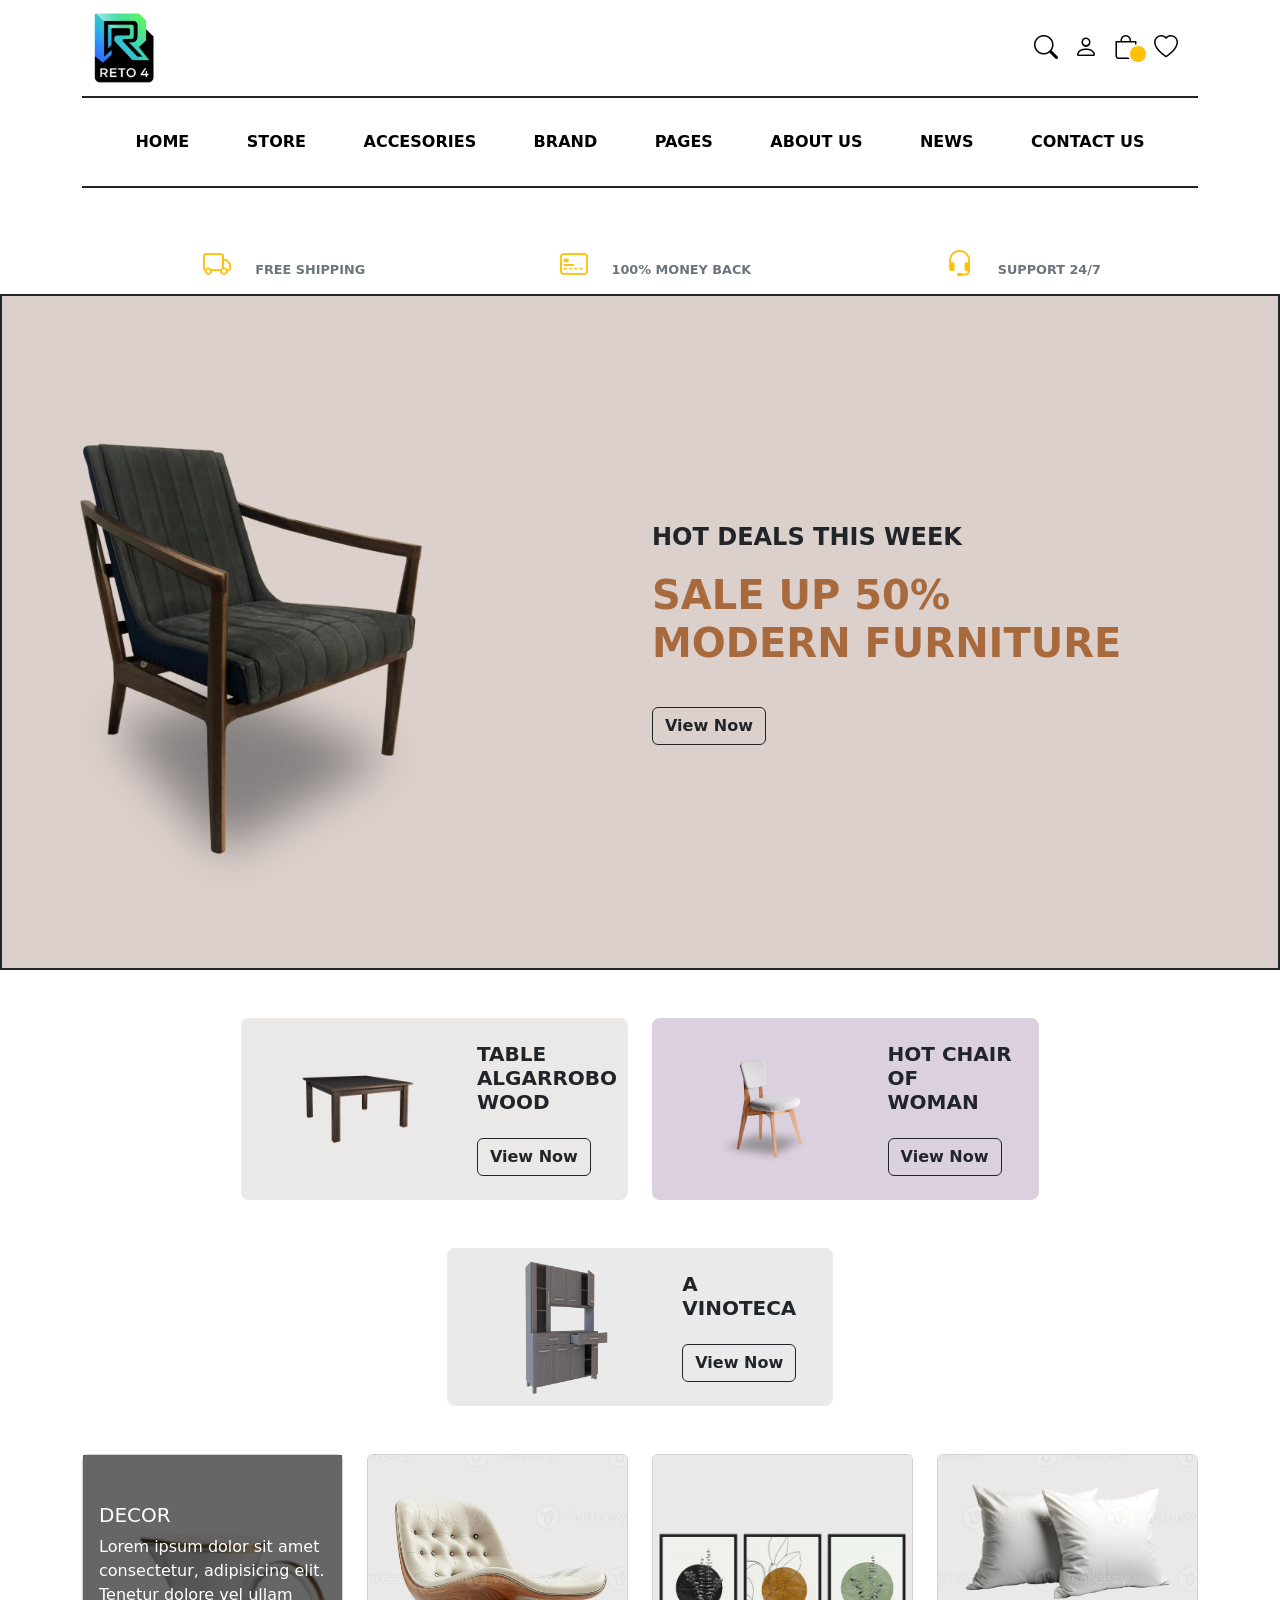
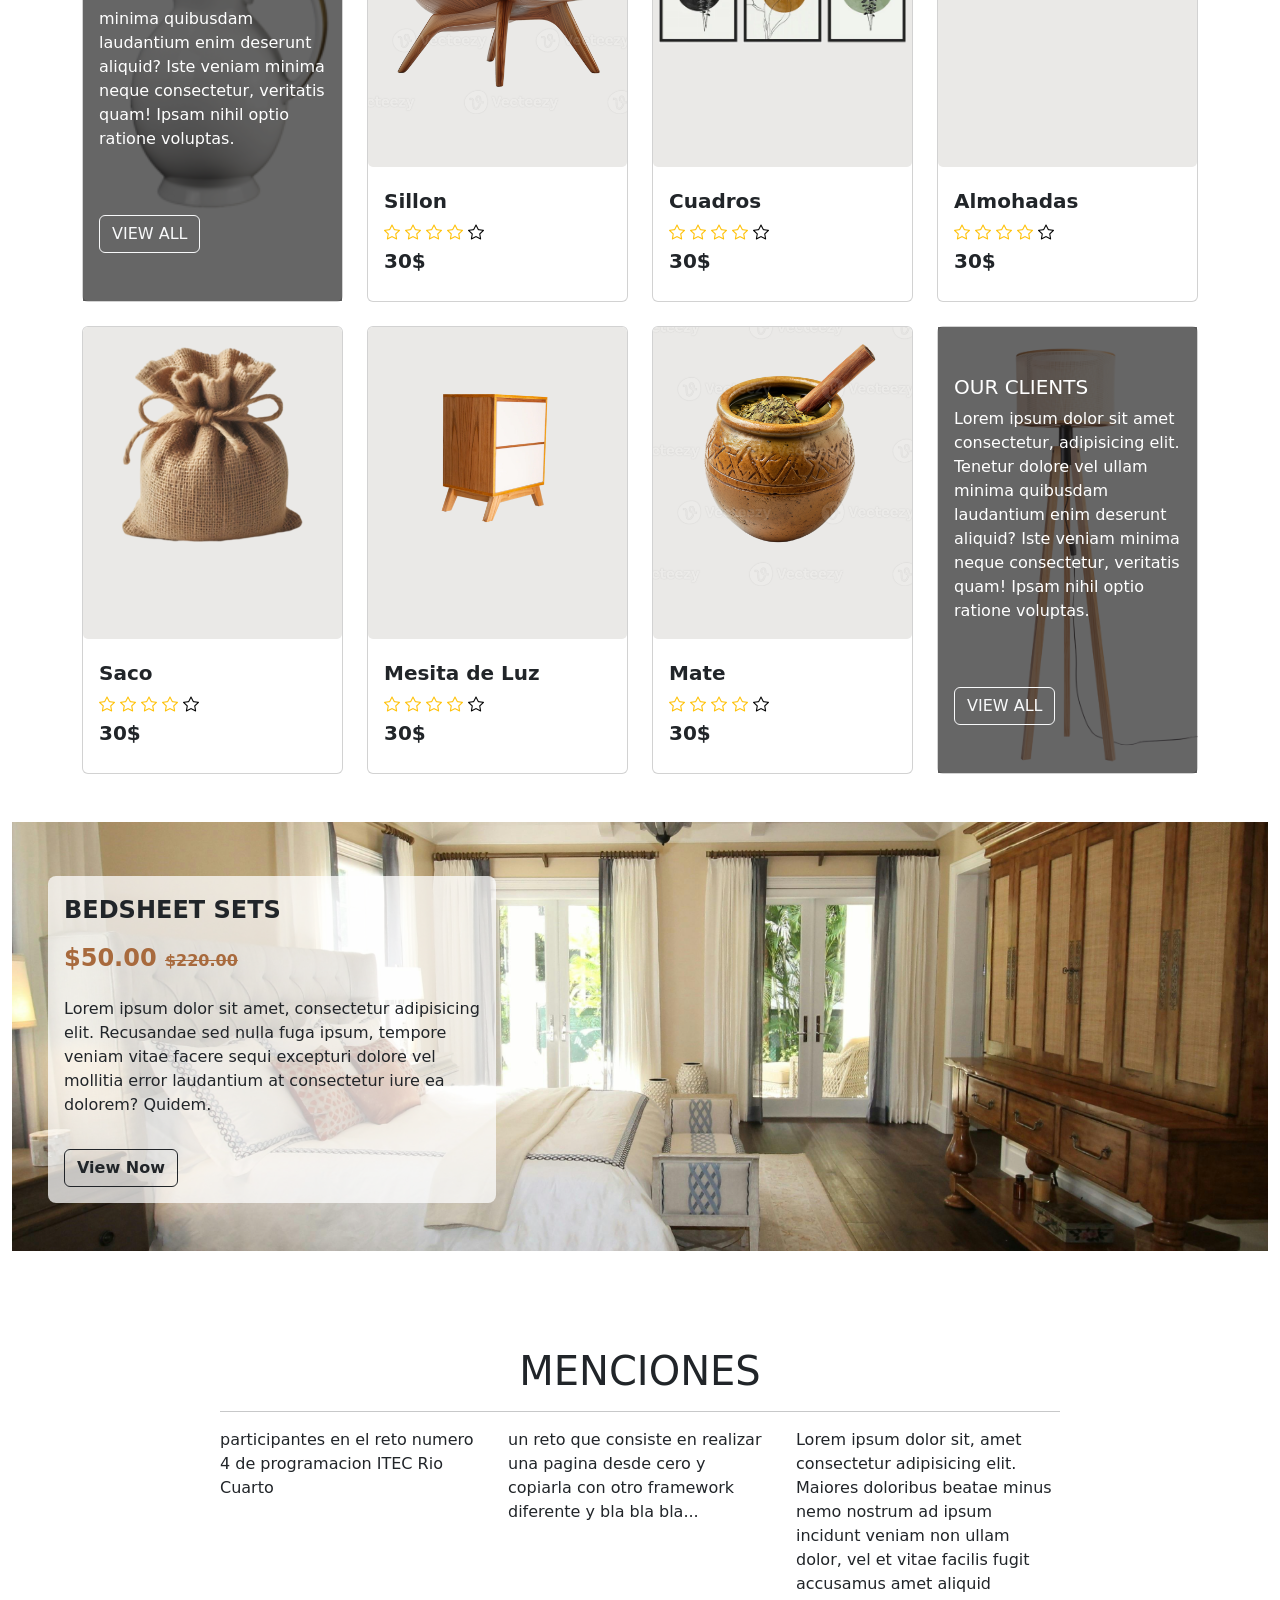
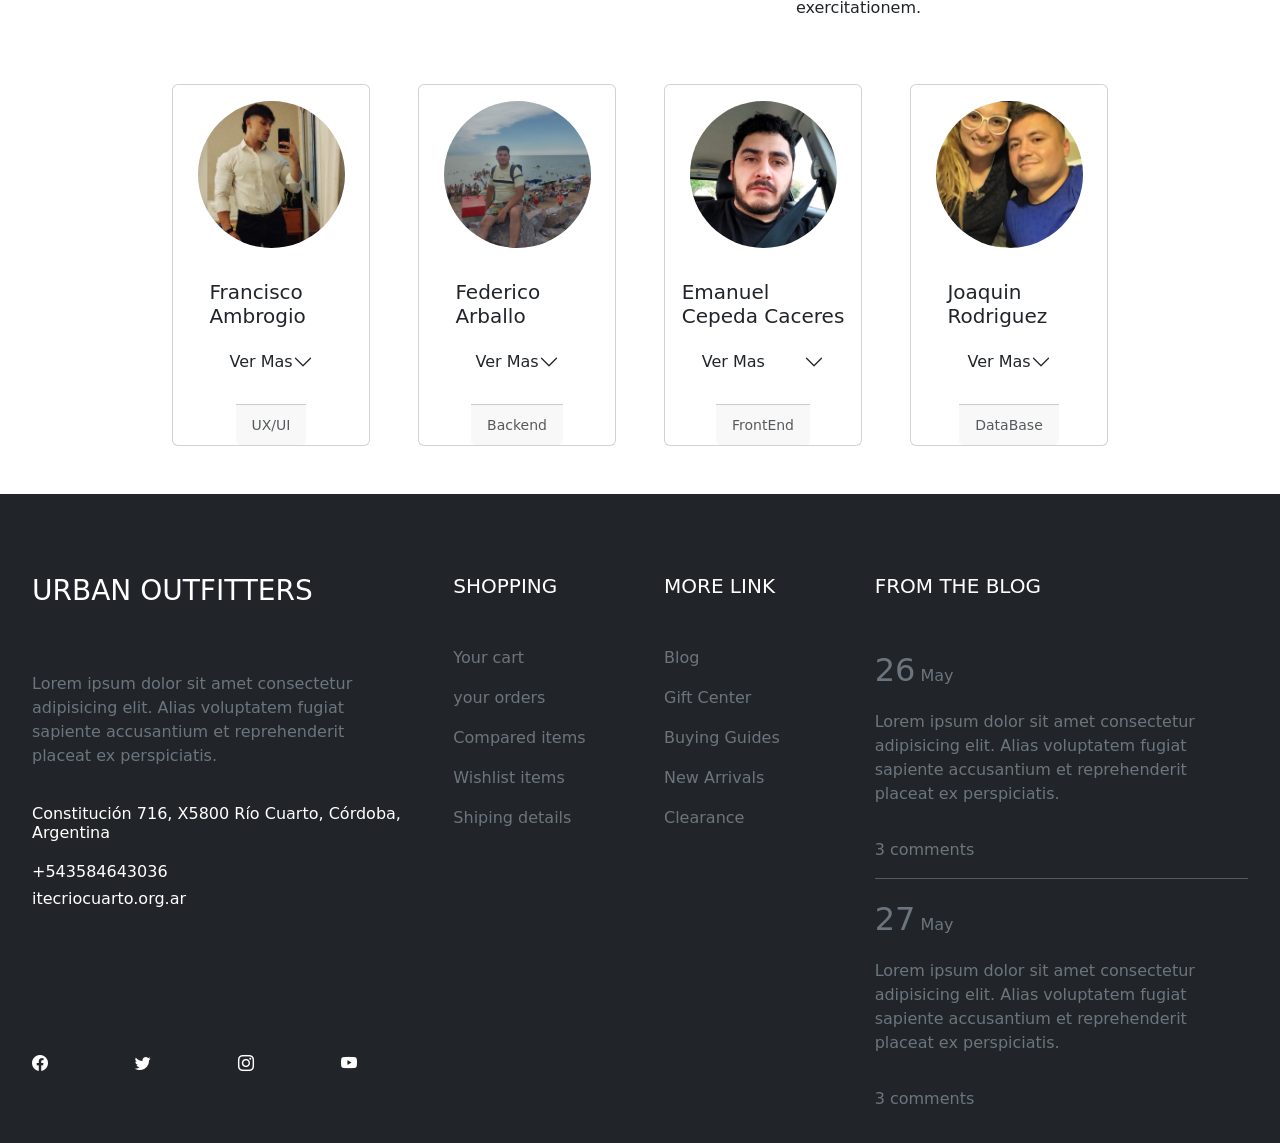
==== Bootstrap/index.html @ 5a416680 "first commit" ====
<!DOCTYPE html>
<html lang="en">
<head>
    <meta charset="UTF-8">
    <meta name="viewport" content="width=device-width, initial-scale=1.0">
    <link href="https://cdn.jsdelivr.net/npm/bootstrap@5.3.6/dist/css/bootstrap.min.css" rel="stylesheet" integrity="sha384-4Q6Gf2aSP4eDXB8Miphtr37CMZZQ5oXLH2yaXMJ2w8e2ZtHTl7GptT4jmndRuHDT" crossorigin="anonymous">
    <link rel="stylesheet" href="https://cdn.jsdelivr.net/npm/bootstrap-icons@1.13.1/font/bootstrap-icons.min.css">
    <link rel="stylesheet" href="src/css/styles.css">
    <title>Venta de Muebles</title>
</head>
<body>
<!--tripre navbar del comienzo-->
    <header class="container">
            <nav class="navbar navbar-expand-sm navbar-light bg-white">
                <div class="container">
                    <a class="navbar-brand" href="#">
                      <img src="src/img/icono-reto.png" alt="" style="width: 60px;"></a>
                    <button class="navbar-toggler" type="button" data-toggle="collapse" data-target="#navbarID"
                        aria-controls="navbarID" aria-expanded="false" aria-label="Toggle navigation">
                        <span class="navbar-toggler-icon"></span>
                    </button>
                    <div class="collapse navbar-collapse justify-content-end" id="navbarID">
                        <div class="navbar-nav fs-4">
                            <a class="nav-link active" aria-current="page" href="#"><i class="bi bi-search"></i></a>
                            <a class="nav-link active" aria-current="page" href="#"><i class="bi bi-person"></i></a>
                            <a class="nav-link active position-relative" aria-current="page" href="#"><i class="bi bi-bag"></i><span class="position-absolute bottom-0 start-75 translate-middle p-2 bg-warning border border-light border-2 rounded-circle"></span></a>
                            <a class="nav-link active" aria-current="page" href="#"><i class="bi bi-heart"></i></a>
                            
                        </div>
                    </div>
                </div>
            </nav>
            <nav class="container border-top border-bottom border-dark border-2 py-4">
                <ul class="nav justify-content-evenly">
                    <li class="nav-item">
                      <a class="nav-link text-black fw-bold" href="#">HOME</a>
                    </li>
                    <li class="nav-item">
                      <a class="nav-link text-black fw-bold" href="#">STORE</a>
                    </li>
                    <li class="nav-item">
                      <a class="nav-link text-black fw-bold" href="#">ACCESORIES</a>
                    </li>
                    <li class="nav-item">
                      <a class="nav-link text-black fw-bold" href="#">BRAND</a>
                    </li>
                    <li class="nav-item">
                      <a class="nav-link text-black fw-bold" href="#">PAGES</a>
                    </li>
                    <li class="nav-item">
                      <a class="nav-link text-black fw-bold" href="#">ABOUT US</a>
                    </li>                     
                    <li class="nav-item">
                      <a class="nav-link text-black fw-bold" href="#">NEWS</a>
                    </li>
                    <li class="nav-item">
                      <a class="nav-link text-black fw-bold" href="#">CONTACT US</a>
                    </li>
                  </ul>             
            </nav>
            <nav class="container pt-5">
                <ul class="nav justify-content-around">
                    <li class="nav-item">
                        <a class="nav-link text-secondary fw-bold" style="font-size: 0.8rem;" href=""><span class="text-warning fs-3 mx-4"><i id="camion" class="bi bi-truck"></i></span>FREE SHIPPING</a>
                    </li>
                    <li class="nav-item">
                        <a class="nav-link text-secondary fw-bold" style="font-size: 0.8rem;" href=""><span class="text-warning fs-3 mx-4"><i id="tarjeta" class="bi bi-credit-card-2-front"></i></span class="">100% MONEY BACK</a>
                    </li>
                    <li class="nav-item">
                        <a class="nav-link text-secondary fw-bold" style="font-size: 0.8rem;" href=""><span class="text-warning fs-3 mx-4"><i id="auricular" class="bi bi-headset"></i></span class="">SUPPORT 24/7</a>
                    </li>
                </ul>
            </nav>            
    </header>
    <main>
<!--foto grande con la oferta-->
        <section class="row m-0 row-cols-2 justify-content-center align-items-center border border-dark border-2" style="background-color: #DBD0CC;">
            <div class="col-6 ">
                <img src="src/img/SILLON-DECO4.png" class="w-75">
            </div>
            <div class="col-6 flex justify-content-center align-items-center">
                <span class="fw-bold fs-4">HOT DEALS THIS WEEK</span>
                <h1 style="color:#A86A3D" class="fw-bold py-3">SALE UP 50% <br>MODERN FURNITURE</h1>
                <button type="button" class="btn btn-outline-dark mt-3 fw-bold">View Now</button>
            </div>   
        </section>

<!--         <section class="container w-50 h-50 my-5">
          <div class="row row-cols-1 row-cols-md-3 g-5">
            <div class="col">
              <div class="card h-100" style="background-color:#eae9e7;">
                <img src="src/img/MESA-SILVIA-CUADRADA.png" class="card-img-top" alt="...">
                <div class="card-body">
                  <h5 class="card-title">Mesa</h5>
                  <p class="card-text">Las mas mejores mesas.</p>
                </div>
                <div class="card-footer">
                  <small class="text-body-secondary">Last updated 3 mins ago</small>
                </div>
              </div>
            </div>
            <div class="col">
              <div class="card h-100" style="background-color: #fafafa;">
                <img src="src/img/pampa-tiza-natural-1.png" class="card-img-top" alt="...">
                <div class="card-body">
                  <h5 class="card-title">Silla</h5>
                  <p class="card-text">Las mas mejores sillas.</p>
                </div>
                <div class="card-footer">
                  <small class="text-body-secondary">Last updated 3 mins ago</small>
                </div>
              </div>
            </div>
            <div class="col">
              <div class="card h-100" style="background-color: #eaeaea;">
                <img src="src/img/modular.png" class="card-img-top w-75" alt="...">
                <div class="card-body">
                  <h5 class="card-title">Modular</h5>
                  <p class="card-text">Los mas mejores modulares.</p>
                </div>
                <div class="card-footer">
                  <small class="text-body-secondary">Last updated 3 mins ago</small>
                </div>
              </div>
            </div>
          </div>


        </section> -->
<!--seccion de tarjetas con productos comunes-->        
        <section class="container-fluid">
          <div class="row row-cols-sm-1 row-cols-lg-2 row-cols-xl-3 gap-5 m-5 justify-content-center">
            <article class="row row-cols-2 justify-content-center align-items-center rounded-3" style="background-color: #eae9e7;">
              <div class="col-7 px-5">
                <img src="src/img/MESA-SILVIA-CUADRADA.png" class="w-100">
              </div>
              <div class="col-5 py-4">
               <h6 class="fw-bold fs-5">TABLE ALGARROBO WOOD</h6>
                <button type="button" class="btn btn-outline-dark mt-3 fw-bold">View Now</button>
              </div>
            </article>
            <article class="row row-cols-2 justify-content-center align-items-center rounded-3" style="background-color: #DBD0dd;">
            <div class="col-7 px-5">
                <img src="src/img/pampa-tiza-natural-1.png" class="w-100">
            </div>
            <div class="col-5 py-4">
                <h6 class="fw-bold fs-5">HOT CHAIR OF WOMAN</h6>
                <button type="button" class="btn btn-outline-dark mt-3 fw-bold">View Now</button>
              </div>
            </article>
            <article class="row row-cols-2 justify-content-center align-items-center rounded-3" style="background-color: #eaeaea;">
             <div class="col-7 px-5">
                <img src="src/img/modular.png" class="w-100">
              </div>
              <div class="col-5 py-4">
                <h6 class="fw-bold fs-5">A VINOTECA</h6>
                <button type="button" class="btn btn-outline-dark mt-3 fw-bold">View Now</button>
              </div>
            </article>
          </div>
        </section>

<!--seccion de comerce-->
        <section class="container my-5">
          <div class="row row-cols-1 row-cols-sm-1 row-cols-md-2 row-cols-lg-4 g-4">
            <div class="col">
              <div class="card h-100 fondoimagen">
                <div class="overlay-card"></div>
                <div class="card-body py-5 text-white">
                  <h5 class="card-title">DECOR</h5>
                  <p class="card-text">Lorem ipsum dolor sit amet consectetur, adipisicing elit. Tenetur dolore vel ullam minima quibusdam laudantium enim deserunt aliquid? Iste veniam minima neque consectetur, veritatis quam! Ipsam nihil optio ratione voluptas.</p>
                  <button class="btn btn-outline-light mt-5">VIEW ALL</button>
                </div>
              </div>
            </div>
            <div class="col">
              <div class="card h-100 positio-relative" >
                <div class="card-img" style="background-color:#eae9e7; height:70%">
                  <img src="src/img/sillon.png" class="card-img-top " alt="...">
                </div>
                <div class="d-flex flex-column card-body position-absolute bottom-0 w-100 justify-content-end" style="height:30%">
                  <h5 class="card-title fw-bold">Sillon</h5>
                  <span class="text-warning"><i class="bi bi-star"> </i><i class="bi bi-star"> </i><i class="bi bi-star"> </i><i class="bi bi-star"></i> <i class="bi bi-star text-black"></i></span>
                  <h5 class="fw-bold py-1">30$</h5>
                </div>

              </div>
            </div>
            <div class="col">
              <div class="card h-100 positio-relative" >
                <div class="card-img" style="background-color:#eae9e7; height:70%">
                  <img src="src/img/cuadros.webp" class="card-img-top " alt="...">
                </div>
                <div class="d-flex flex-column card-body position-absolute bottom-0 w-100 justify-content-end" style="height:30%">
                  <h5 class="card-title fw-bold">Cuadros</h5>
                  <span class="text-warning"><i class="bi bi-star"> </i><i class="bi bi-star"> </i><i class="bi bi-star"> </i><i class="bi bi-star"></i> <i class="bi bi-star text-black"></i></span>
                  <h5 class="fw-bold py-1">30$</h5>
                </div>

              </div>
            </div>
            <div class="col">
              <div class="card h-100 positio-relative" >
                <div class="card-img" style="background-color:#eae9e7; height:70%">
                  <img src="src/img/almohadas.webp" class="card-img-top " alt="...">
                </div>
                <div class="d-flex flex-column card-body position-absolute bottom-0 w-100 justify-content-end" style="height:30%">
                  <h5 class="card-title fw-bold">Almohadas</h5>
                  <span class="text-warning"><i class="bi bi-star"> </i><i class="bi bi-star"> </i><i class="bi bi-star"> </i><i class="bi bi-star"></i> <i class="bi bi-star text-black"></i></span>
                  <h5 class="fw-bold py-1">30$</h5>
                </div>

              </div>
            </div>
            <div class="col">
              <div class="card h-100 positio-relative" >
                <div class="card-img" style="background-color:#eae9e7; height:70%">
                  <img src="src/img/saco.png" class="card-img-top" alt="...">
                </div>
                <div class="d-flex flex-column card-body position-absolute bottom-0 w-100 justify-content-end" style="height:30%">
                  <h5 class="card-title fw-bold">Saco</h5>
                  <span class="text-warning"><i class="bi bi-star"> </i><i class="bi bi-star"> </i><i class="bi bi-star"> </i><i class="bi bi-star"></i> <i class="bi bi-star text-black"></i></span>
                  <h5 class="fw-bold py-1">30$</h5>
                </div>

              </div>
            </div>
            <div class="col">
              <div class="card h-100 positio-relative" >
                <div class="card-img" style="background-color:#eae9e7; height:70%">
                  <img src="src/img/mesita-luz.webp" class="card-img-top " alt="...">
                </div>
                <div class="d-flex flex-column card-body position-absolute bottom-0 w-100 justify-content-end" style="height:30%">
                  <h5 class="card-title fw-bold">Mesita de Luz</h5>
                  <span class="text-warning"><i class="bi bi-star"> </i><i class="bi bi-star"> </i><i class="bi bi-star"> </i><i class="bi bi-star"></i> <i class="bi bi-star text-black"></i></span>
                  <h5 class="fw-bold py-1">30$</h5>
                </div>

              </div>
            </div>
            <div class="col">
              <div class="card h-100 positio-relative" >
                <div class="card-img" style="background-color:#eae9e7; height:70%">
                  <img src="src/img/mate.webp" class="card-img-top" alt="...">
                </div>
                <div class="d-flex flex-column card-body position-absolute bottom-0 w-100 justify-content-end" style="height:30%">
                  <h5 class="card-title fw-bold">Mate</h5>
                  <span class="text-warning"><i class="bi bi-star"> </i><i class="bi bi-star"> </i><i class="bi bi-star"> </i><i class="bi bi-star"></i> <i class="bi bi-star text-black"></i></span>
                  <h5 class="fw-bold py-1">30$</h5>
                </div>

              </div>
            </div>            
            <div class="col">
              <div class="card h-100 fondoimagen2">
                <div class="overlay-card"></div>
                <div class="card-body py-5 text-white">
                  <h5 class="card-title">OUR CLIENTS</h5>
                  <p class="card-text">Lorem ipsum dolor sit amet consectetur, adipisicing elit. Tenetur dolore vel ullam minima quibusdam laudantium enim deserunt aliquid? Iste veniam minima neque consectetur, veritatis quam! Ipsam nihil optio ratione voluptas.</p>
                  <button class="btn btn-outline-light mt-5">VIEW ALL</button>
                </div>
              </div>
            </div>
          </div>
        </section>

<!--seccion cartelote-->
        <section class="row m-0 row-cols-2 position-relative">
          <img src="src/img/dormitorio1.png" class="w-100">
          <div class="col-6 position-absolute bottom-0 m-5 p-3 rounded-3" style="background-color: #ffffffbb; max-width: 35%">
              <span class="fw-bold fs-4">BEDSHEET SETS</span>
              <h4 style="color:#A86A3D" class="fw-bold py-3">$50.00 <span class="fs-6 text-decoration-line-through">$220.00</span></h4>
              <p>Lorem ipsum dolor sit amet, consectetur adipisicing elit. Recusandae sed nulla fuga ipsum, tempore veniam vitae facere sequi excepturi dolore vel mollitia error laudantium at consectetur iure ea dolorem? Quidem.</p>
              <button type="button" class="btn btn-outline-dark mt-3 fw-bold">View Now</button>
          </div>   
        </section>

<!--menciones-->
        <section class="container w-75 h-50 my-5">
          <div class="container p-5">
            <h1 class="text-center">MENCIONES</h1>
            <hr>
            <div class="row row-cols-3">
              <p>participantes en el reto numero 4 de programacion ITEC Rio Cuarto</p>
              <p>un reto que consiste en realizar una pagina desde cero y copiarla con otro framework diferente y bla bla bla...</p>

              <p>Lorem ipsum dolor sit, amet consectetur adipisicing elit. Maiores doloribus beatae minus nemo nostrum ad ipsum incidunt veniam non ullam dolor, vel et vitae facilis fugit accusamus amet aliquid exercitationem.</p>
            </div>
          </div>
          <div class="row row-cols-1 row-cols-md-2 row-cols-lg-4 g-5">
            <div class="col">
              <div class="card h-100 align-items-center">
                <img src="src/img/fran.jpg" class="card-img-top rounded-circle w-75 m-3" alt="...">
                <div class="card-body">
                  <h5 class="card-title">Francisco <br>Ambrogio</h5>
                  <div class="accordion accordion-flush" id="accordionFlushExample">
                    <div class="accordion-item">
                      <h2 class="accordion-header">
                        <button class="accordion-button collapsed" type="button" data-bs-toggle="collapse" data-bs-target="#flush-collapseOne" aria-expanded="false" aria-controls="flush-collapseOne">
                          Ver Mas
                        </button>
                      </h2>
                      <div id="flush-collapseOne" class="accordion-collapse collapse" data-bs-parent="#accordionFlushExample">
                        <div class="accordion-body">Placeholder content for this accordion, which is intended to demonstrate the <code>.accordion-flush</code> class. This is the first item’s accordion body.</div>
                      </div>
                    </div>
                  </div>
                </div>
                <div class="card-footer">
                  <small class="text-body-secondary">UX/UI</small>
                </div>
              </div>
            </div>
            <div class="col">
              <div class="card h-100 align-items-center">
                <img src="src/img/fede.jpg" class="card-img-top rounded-circle w-75 m-3" alt="...">
                <div class="card-body">
                  <h5 class="card-title">Federico <br>Arballo</h5>
                  <div class="accordion accordion-flush" id="accordionFlushExample">
                    <div class="accordion-item">
                      <h2 class="accordion-header">
                        <button class="accordion-button collapsed" type="button" data-bs-toggle="collapse" data-bs-target="#flush-collapseOne" aria-expanded="false" aria-controls="flush-collapseOne">
                          Ver Mas
                        </button>
                      </h2>
                      <div id="flush-collapseOne" class="accordion-collapse collapse" data-bs-parent="#accordionFlushExample">
                        <div class="accordion-body">Placeholder content for this accordion, which is intended to demonstrate the <code>.accordion-flush</code> class. This is the first item’s accordion body.</div>
                      </div>
                    </div>
                  </div>
                </div>
                <div class="card-footer">
                  <small class="text-body-secondary">Backend</small>
                </div>
              </div>
            </div>
            <div class="col">
              <div class="card h-100 align-items-center">
                <img src="src/img/eman.jpg" class="card-img-top rounded-circle w-75 m-3" alt="...">
                <div class="card-body">
                  <h5 class="card-title">Emanuel <br>Cepeda Caceres</h5>
                  <div class="accordion accordion-flush" id="accordionFlushExample">
                    <div class="accordion-item">
                      <h2 class="accordion-header">
                        <button class="accordion-button collapsed" type="button" data-bs-toggle="collapse" data-bs-target="#flush-collapseOne" aria-expanded="false" aria-controls="flush-collapseOne">
                          Ver Mas
                        </button>
                      </h2>
                      <div id="flush-collapseOne" class="accordion-collapse collapse" data-bs-parent="#accordionFlushExample">
                        <div class="accordion-body">Placeholder content for this accordion, which is intended to demonstrate the <code>.accordion-flush</code> class. This is the first item’s accordion body.</div>
                      </div>
                    </div>
                  </div>
                </div>
                <div class="card-footer">
                  <small class="text-body-secondary">FrontEnd</small>
                </div>
              </div>
            </div>
            <div class="col">
              <div class="card h-100 align-items-center">
                <img src="src/img/rafa.jpg" class="card-img-top rounded-circle w-75 m-3" alt="...">
                <div class="card-body">
                  <h5 class="card-title">Joaquin <br>Rodriguez</h5>
                  <div class="accordion accordion-flush" id="accordionFlushExample">
                    <div class="accordion-item">
                      <h2 class="accordion-header">
                        <button class="accordion-button collapsed" type="button" data-bs-toggle="collapse" data-bs-target="#flush-collapseOne" aria-expanded="false" aria-controls="flush-collapseOne">
                          Ver Mas
                        </button>
                      </h2>
                      <div id="flush-collapseOne" class="accordion-collapse collapse" data-bs-parent="#accordionFlushExample">
                        <div class="accordion-body">Placeholder content for this accordion, which is intended to demonstrate the <code>.accordion-flush</code> class. This is the first item’s accordion body.</div>
                      </div>
                    </div>
                  </div>
                </div>
                <div class="card-footer">
                  <small class="text-body-secondary">DataBase</small>
                </div>
              </div>
            </div>
          </div>


        </section>
    </main>
    <footer class="container-fluid">
      <div class="row row-cols-4 bg-dark text-white p-2 position-relative">
        <div class="col-4 p-4">
          <h3 class="my-5">URBAN OUTFITTERS</h3>
          <p class="d-block py-3 text-secondary">Lorem ipsum dolor sit amet consectetur adipisicing elit. Alias voluptatem fugiat sapiente accusantium et reprehenderit placeat ex perspiciatis.</p>

          <h6 class="my-3 py-1">Constitución 716, X5800 Río Cuarto, Córdoba, Argentina</h6>
            <h6>+543584643036</h6> 
            <h6 class="pb-5">itecriocuarto.org.ar</h6>
          <div class="links d-flex justify-content-between pe-5 pt-5 mt-5">
            <a class="text-white" href=""><i class="bi bi-facebook"></i></a>
            <a class="text-white" href=""><i class="bi bi-twitter"></i></a>
            <a class="text-white" href=""><i class="bi bi-instagram"></i></a>
            <a class="text-white" href=""><i class="bi bi-youtube"></i></a>
          </div>

        </div>
        <div class="col-2 p-4">
          <h5 class="my-5">SHOPPING</h5>
          <p class="text-secondary">Your cart</p>
          <p class="text-secondary">your orders</p>
          <p class="text-secondary">Compared items</p>
          <p class="text-secondary">Wishlist items</p>
          <p class="text-secondary">Shiping details</p>
        </div>
        <div class="col-2 p-4">
          <h5 class="my-5">MORE LINK</h5>
          <p class="text-secondary">Blog</p>
          <p class="text-secondary">Gift Center</p>
          <p class="text-secondary">Buying Guides</p>
          <p class="text-secondary">New Arrivals</p>
          <p class="text-secondary">Clearance</p>
        </div>
        <div class="col-4 p-4">
          <h5 class="my-5">FROM THE BLOG</h5>
          <span class="fs-2 text-secondary">26</span><span class="text-secondary"> May</span>
          <p class="d-block py-3 text-secondary">Lorem ipsum dolor sit amet consectetur adipisicing elit. Alias voluptatem fugiat sapiente accusantium et reprehenderit placeat ex perspiciatis.</p>
          <span class="text-secondary">3 comments</span>
          <hr>
          <span class="fs-2 text-secondary">27</span><span  class="text-secondary"> May</span>
          <p class="d-block py-3 text-secondary">Lorem ipsum dolor sit amet consectetur adipisicing elit. Alias voluptatem fugiat sapiente accusantium et reprehenderit placeat ex perspiciatis.</p>
          <span class="text-secondary">3 comments</span>

        </div>
      </div>
        
        






    </footer>
    
    <script src="https://cdn.jsdelivr.net/npm/bootstrap@5.3.6/dist/js/bootstrap.bundle.min.js" integrity="sha384-j1CDi7MgGQ12Z7Qab0qlWQ/Qqz24Gc6BM0thvEMVjHnfYGF0rmFCozFSxQBxwHKO" crossorigin="anonymous"></script>
</body>
</html>
---- Bootstrap/src/css/styles.css ----
@import url("https://cdn.jsdelivr.net/npm/bootstrap-icons@1.13.1/font/bootstrap-icons.min.css");

article{
    transition: all 0.5s;    
}

article:hover{
    transform: scale(1.03);  
}

@keyframes move {    
    0%{
        transform: translateY(0);
    }
    50%{
        transform: translateY(-5px);
    }
    100%{
        transform: translateY(0);
    }   

}

#camion {
    animation: move 1s ease-in-out infinite;
    display: inline-block;
}

@keyframes move-tarjeta {
    0% {
        transform: translateX(0);
    }
    50% {
        transform: translateX(-5px);
    }
    100% {
        transform: translatex(0);
    }
}

#tarjeta {
    animation: move-tarjeta 1.5s ease-in-out infinite;
    display: inline-block;
}

@keyframes rotate-auricular {
    0% {
        transform: rotate(0deg);
    }
    50% {
        transform: rotate(10deg);
    }
    100% {
        transform: rotate(0deg);
    }
}

#auricular {
    animation: rotate-auricular 1s ease-in-out infinite;
    display: inline-block;
}

.fondoimagen{
    position: relative;
    background-image:url('../img/jarro.png');
    background-size: cover;
    background-position: center;
}
.fondoimagen2{
    position: relative;
    background-image:url('../img/velador.png');
    background-size: cover;
    background-position: center;
}

.overlay-card {
    position: absolute;
    top: 0;
    left: 0;
    width: 100%;
    height: 100%;
    background-color: rgba(0, 0, 0, 0.6);
}

.card-body {
    position: relative;
    z-index: 2;
}
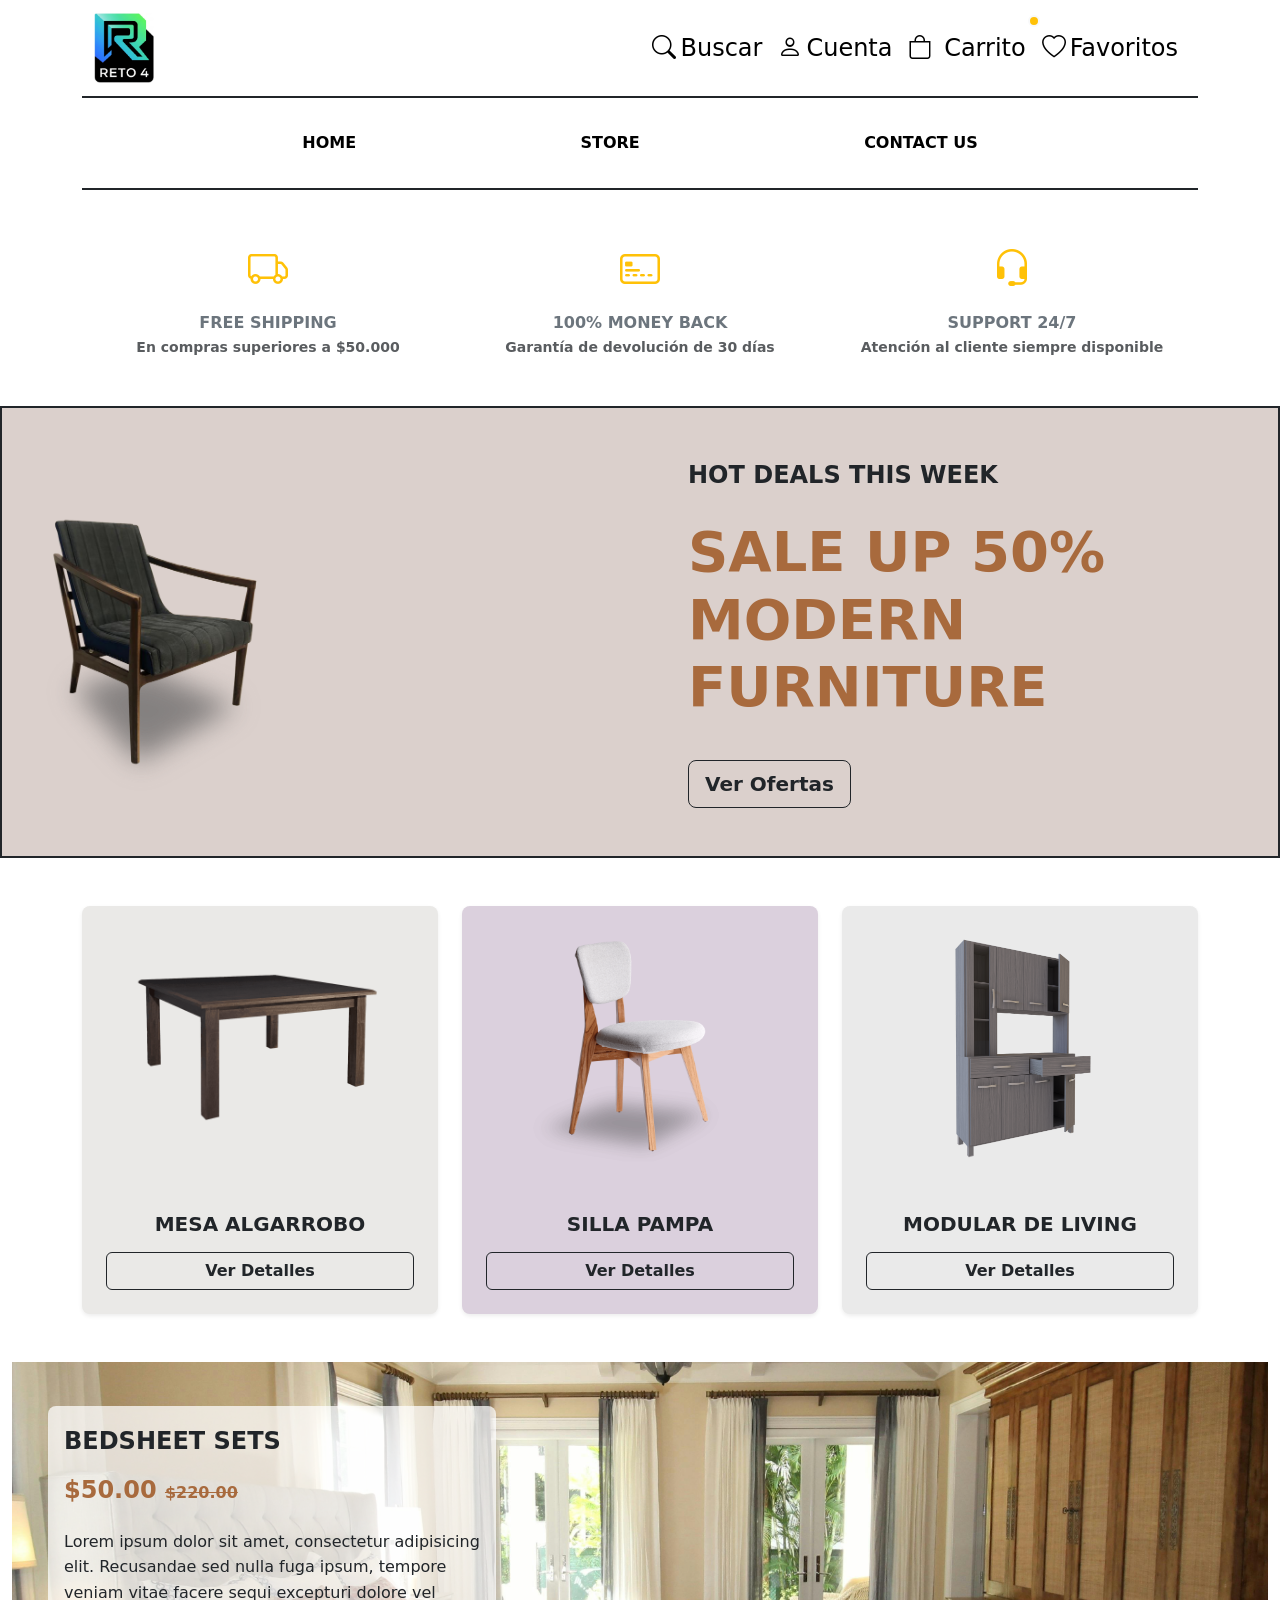
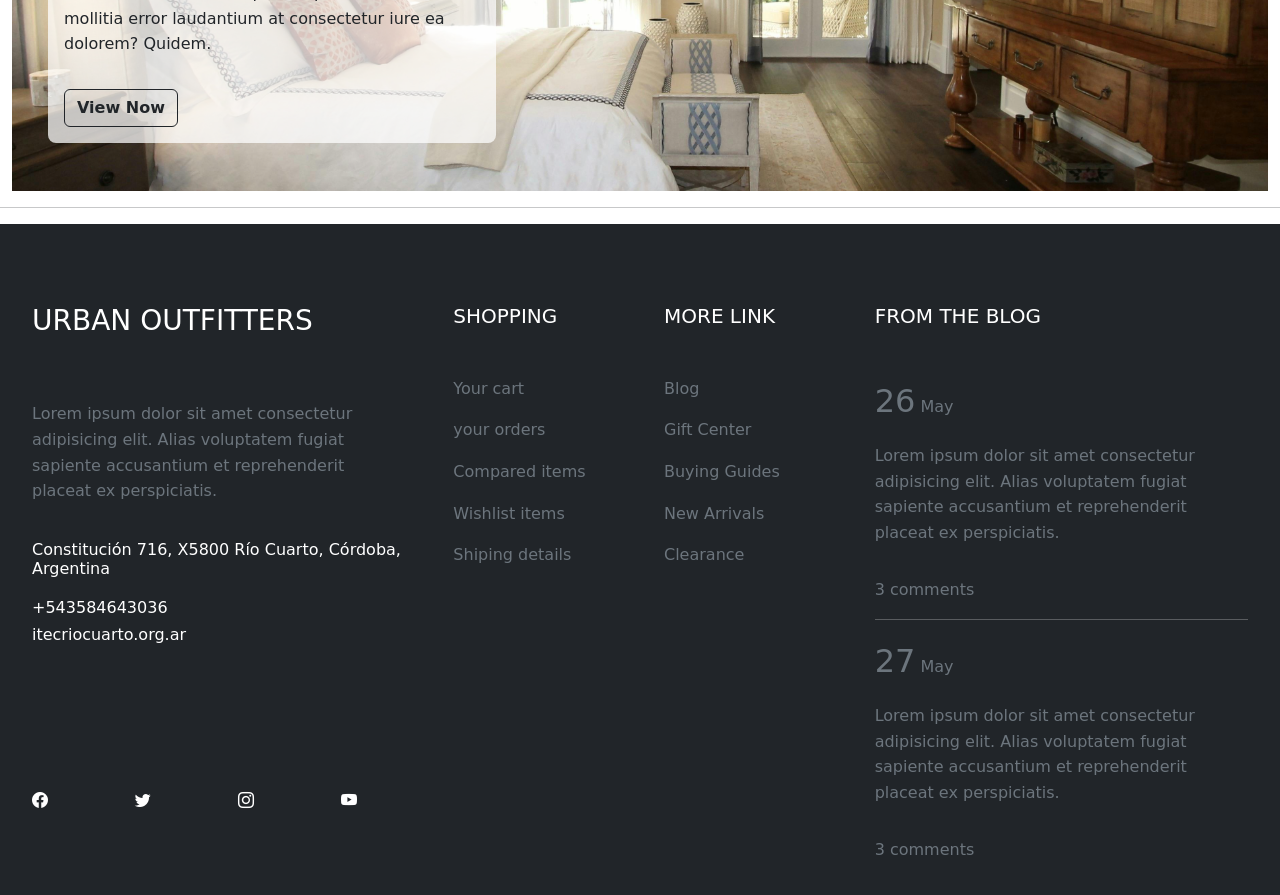
==== commit c72e5dc4: "cambios de responsive" ====
--- a/Bootstrap/index.html
+++ b/Bootstrap/index.html
@@ -2,10 +2,14 @@
 <html lang="en">
 <head>
     <meta charset="UTF-8">
-    <meta name="viewport" content="width=device-width, initial-scale=1.0">
+    <meta name="viewport" content="width=device-width, initial-scale=1.0, shrink-to-fit=no">
     <link href="https://cdn.jsdelivr.net/npm/bootstrap@5.3.6/dist/css/bootstrap.min.css" rel="stylesheet" integrity="sha384-4Q6Gf2aSP4eDXB8Miphtr37CMZZQ5oXLH2yaXMJ2w8e2ZtHTl7GptT4jmndRuHDT" crossorigin="anonymous">
     <link rel="stylesheet" href="https://cdn.jsdelivr.net/npm/bootstrap-icons@1.13.1/font/bootstrap-icons.min.css">
     <link rel="stylesheet" href="src/css/styles.css">
+    <!-- Bootstrap JS y dependencias -->
+    <script src="https://code.jquery.com/jquery-3.3.1.slim.min.js"></script>
+    <script src="https://cdn.jsdelivr.net/npm/@popperjs/core@2.11.6/dist/umd/popper.min.js"></script>
+    <script src="https://cdn.jsdelivr.net/npm/bootstrap@5.3.6/dist/js/bootstrap.min.js"></script>
     <title>Venta de Muebles</title>
 </head>
 <body>
@@ -20,12 +24,15 @@
                         <span class="navbar-toggler-icon"></span>
                     </button>
                     <div class="collapse navbar-collapse justify-content-end" id="navbarID">
-                        <div class="navbar-nav fs-4">
-                            <a class="nav-link active" aria-current="page" href="#"><i class="bi bi-search"></i></a>
-                            <a class="nav-link active" aria-current="page" href="#"><i class="bi bi-person"></i></a>
-                            <a class="nav-link active position-relative" aria-current="page" href="#"><i class="bi bi-bag"></i><span class="position-absolute bottom-0 start-75 translate-middle p-2 bg-warning border border-light border-2 rounded-circle"></span></a>
-                            <a class="nav-link active" aria-current="page" href="#"><i class="bi bi-heart"></i></a>
-                            
+                        <div class="navbar-nav fs-4 d-flex flex-row">
+                            <a class="nav-link active px-2" aria-current="page" href="#" title="Buscar"><i class="bi bi-search"></i><span class="d-none d-sm-inline ms-1">Buscar</span></a>
+                            <a class="nav-link active px-2" aria-current="page" href="#" title="Mi cuenta"><i class="bi bi-person"></i><span class="d-none d-sm-inline ms-1">Cuenta</span></a>
+                            <a class="nav-link active position-relative px-2" aria-current="page" href="#" title="Carrito">
+                                <i class="bi bi-bag"></i>
+                                <span class="position-absolute top-0 start-100 translate-middle p-1 bg-warning border border-light border-2 rounded-circle"></span>
+                                <span class="d-none d-sm-inline ms-1">Carrito</span>
+                            </a>
+                            <a class="nav-link active px-2" aria-current="page" href="#" title="Favoritos"><i class="bi bi-heart"></i><span class="d-none d-sm-inline ms-1">Favoritos</span></a>
                         </div>
                     </div>
                 </div>
@@ -33,12 +40,12 @@
             <nav class="container border-top border-bottom border-dark border-2 py-4">
                 <ul class="nav justify-content-evenly">
                     <li class="nav-item">
-                      <a class="nav-link text-black fw-bold" href="#">HOME</a>
-                    </li>
-                    <li class="nav-item">
-                      <a class="nav-link text-black fw-bold" href="#">STORE</a>
-                    </li>
-                    <li class="nav-item">
+                      <a class="nav-link text-black fw-bold" href="index.html">HOME</a>
+                    </li>
+                    <li class="nav-item">
+                      <a class="nav-link text-black fw-bold" href="store.html">STORE</a>
+                    </li>
+                    <!-- <li class="nav-item">
                       <a class="nav-link text-black fw-bold" href="#">ACCESORIES</a>
                     </li>
                     <li class="nav-item">
@@ -52,36 +59,48 @@
                     </li>                     
                     <li class="nav-item">
                       <a class="nav-link text-black fw-bold" href="#">NEWS</a>
-                    </li>
-                    <li class="nav-item">
-                      <a class="nav-link text-black fw-bold" href="#">CONTACT US</a>
+                    </li> -->
+                    <li class="nav-item">
+                      <a class="nav-link text-black fw-bold" href="mentions.html">CONTACT US</a>
                     </li>
                   </ul>             
             </nav>
-            <nav class="container pt-5">
-                <ul class="nav justify-content-around">
-                    <li class="nav-item">
-                        <a class="nav-link text-secondary fw-bold" style="font-size: 0.8rem;" href=""><span class="text-warning fs-3 mx-4"><i id="camion" class="bi bi-truck"></i></span>FREE SHIPPING</a>
-                    </li>
-                    <li class="nav-item">
-                        <a class="nav-link text-secondary fw-bold" style="font-size: 0.8rem;" href=""><span class="text-warning fs-3 mx-4"><i id="tarjeta" class="bi bi-credit-card-2-front"></i></span class="">100% MONEY BACK</a>
-                    </li>
-                    <li class="nav-item">
-                        <a class="nav-link text-secondary fw-bold" style="font-size: 0.8rem;" href=""><span class="text-warning fs-3 mx-4"><i id="auricular" class="bi bi-headset"></i></span class="">SUPPORT 24/7</a>
-                    </li>
-                </ul>
-            </nav>            
+            <div class="container py-4 py-md-5">
+                <div class="row g-4 text-center">
+                    <div class="col-12 col-md-4 service-item">
+                        <a class="nav-link text-secondary fw-bold" href="#">
+                            <span class="text-warning d-block mb-2"><i id="camion" class="bi bi-truck fs-1"></i></span>
+                            <span class="d-block">FREE SHIPPING</span>
+                            <small class="d-none d-md-block text-muted">En compras superiores a $50.000</small>
+                        </a>
+                    </div>
+                    <div class="col-12 col-md-4 service-item">
+                        <a class="nav-link text-secondary fw-bold" href="#">
+                            <span class="text-warning d-block mb-2"><i id="tarjeta" class="bi bi-credit-card-2-front fs-1"></i></span>
+                            <span class="d-block">100% MONEY BACK</span>
+                            <small class="d-none d-md-block text-muted">Garantía de devolución de 30 días</small>
+                        </a>
+                    </div>
+                    <div class="col-12 col-md-4 service-item">
+                        <a class="nav-link text-secondary fw-bold" href="#">
+                            <span class="text-warning d-block mb-2"><i id="auricular" class="bi bi-headset fs-1"></i></span>
+                            <span class="d-block">SUPPORT 24/7</span>
+                            <small class="d-none d-md-block text-muted">Atención al cliente siempre disponible</small>
+                        </a>
+                    </div>
+                </div>
+            </div>
     </header>
     <main>
 <!--foto grande con la oferta-->
-        <section class="row m-0 row-cols-2 justify-content-center align-items-center border border-dark border-2" style="background-color: #DBD0CC;">
-            <div class="col-6 ">
-                <img src="src/img/SILLON-DECO4.png" class="w-75">
-            </div>
-            <div class="col-6 flex justify-content-center align-items-center">
-                <span class="fw-bold fs-4">HOT DEALS THIS WEEK</span>
-                <h1 style="color:#A86A3D" class="fw-bold py-3">SALE UP 50% <br>MODERN FURNITURE</h1>
-                <button type="button" class="btn btn-outline-dark mt-3 fw-bold">View Now</button>
+        <section class="hero-section row m-0 justify-content-center align-items-center border border-dark border-2 py-4 py-lg-0" style="background-color: #DBD0CC;">
+            <div class="col-12 col-lg-6 text-center text-lg-start">
+                <img src="src/img/SILLON-DECO4.png" class="img-fluid" alt="Oferta especial en muebles modernos" style="max-height: 400px;">
+            </div>
+            <div class="col-12 col-lg-6 text-center text-lg-start p-5">
+                <span class="fw-bold fs-4 d-block mb-2">HOT DEALS THIS WEEK</span>
+                <h1 style="color:#A86A3D" class="fw-bold py-3 display-4">SALE UP 50% <br class="d-none d-lg-block">MODERN FURNITURE</h1>
+                <button type="button" class="btn btn-outline-dark btn-lg mt-3 fw-bold">Ver Ofertas</button>
             </div>   
         </section>
 
@@ -128,39 +147,50 @@
 
         </section> -->
 <!--seccion de tarjetas con productos comunes-->        
-        <section class="container-fluid">
-          <div class="row row-cols-sm-1 row-cols-lg-2 row-cols-xl-3 gap-5 m-5 justify-content-center">
-            <article class="row row-cols-2 justify-content-center align-items-center rounded-3" style="background-color: #eae9e7;">
-              <div class="col-7 px-5">
-                <img src="src/img/MESA-SILVIA-CUADRADA.png" class="w-100">
-              </div>
-              <div class="col-5 py-4">
-               <h6 class="fw-bold fs-5">TABLE ALGARROBO WOOD</h6>
-                <button type="button" class="btn btn-outline-dark mt-3 fw-bold">View Now</button>
-              </div>
-            </article>
-            <article class="row row-cols-2 justify-content-center align-items-center rounded-3" style="background-color: #DBD0dd;">
-            <div class="col-7 px-5">
-                <img src="src/img/pampa-tiza-natural-1.png" class="w-100">
-            </div>
-            <div class="col-5 py-4">
-                <h6 class="fw-bold fs-5">HOT CHAIR OF WOMAN</h6>
-                <button type="button" class="btn btn-outline-dark mt-3 fw-bold">View Now</button>
-              </div>
-            </article>
-            <article class="row row-cols-2 justify-content-center align-items-center rounded-3" style="background-color: #eaeaea;">
-             <div class="col-7 px-5">
-                <img src="src/img/modular.png" class="w-100">
-              </div>
-              <div class="col-5 py-4">
-                <h6 class="fw-bold fs-5">A VINOTECA</h6>
-                <button type="button" class="btn btn-outline-dark mt-3 fw-bold">View Now</button>
-              </div>
-            </article>
+        <section class="container py-5">
+          <div class="row g-4 justify-content-center">
+            <!-- Producto 1 -->
+            <div class="col-12 col-md-6 col-lg-4">
+              <article class="product-card h-100 d-flex flex-column rounded-3 overflow-hidden shadow-sm" style="background-color: #eae9e7;">
+                <div class="flex-grow-1 d-flex align-items-center p-3">
+                  <img src="src/img/MESA-SILVIA-CUADRADA.png" class="img-fluid mx-auto" alt="Mesa de algarrobo" style="max-height: 250px;">
+                </div>
+                <div class="p-4 text-center">
+                  <h6 class="fw-bold fs-5 mb-3">MESA ALGARROBO</h6>
+                  <button type="button" class="btn btn-outline-dark fw-bold w-100">Ver Detalles</button>
+                </div>
+              </article>
+            </div>
+            
+            <!-- Producto 2 -->
+            <div class="col-12 col-md-6 col-lg-4">
+              <article class="product-card h-100 d-flex flex-column rounded-3 overflow-hidden shadow-sm" style="background-color: #DBD0dd;">
+                <div class="flex-grow-1 d-flex align-items-center p-3">
+                  <img src="src/img/pampa-tiza-natural-1.png" class="img-fluid mx-auto" alt="Silla Pampa" style="max-height: 250px;">
+                </div>
+                <div class="p-4 text-center">
+                  <h6 class="fw-bold fs-5 mb-3">SILLA PAMPA</h6>
+                  <button type="button" class="btn btn-outline-dark fw-bold w-100">Ver Detalles</button>
+                </div>
+              </article>
+            </div>
+            
+            <!-- Producto 3 -->
+            <div class="col-12 col-md-6 col-lg-4">
+              <article class="product-card h-100 d-flex flex-column rounded-3 overflow-hidden shadow-sm" style="background-color: #eaeaea;">
+                <div class="flex-grow-1 d-flex align-items-center p-3">
+                  <img src="src/img/modular.png" class="img-fluid mx-auto" alt="Mueble modular" style="max-height: 250px;">
+                </div>
+                <div class="p-4 text-center">
+                  <h6 class="fw-bold fs-5 mb-3">MODULAR DE LIVING</h6>
+                  <button type="button" class="btn btn-outline-dark fw-bold w-100">Ver Detalles</button>
+                </div>
+              </article>
+            </div>
           </div>
         </section>
 
-<!--seccion de comerce-->
+<!-- seccion de comerce
         <section class="container my-5">
           <div class="row row-cols-1 row-cols-sm-1 row-cols-md-2 row-cols-lg-4 g-4">
             <div class="col">
@@ -262,7 +292,7 @@
               </div>
             </div>
           </div>
-        </section>
+        </section> -->
 
 <!--seccion cartelote-->
         <section class="row m-0 row-cols-2 position-relative">
@@ -274,9 +304,10 @@
               <button type="button" class="btn btn-outline-dark mt-3 fw-bold">View Now</button>
           </div>   
         </section>
+        <hr>
 
 <!--menciones-->
-        <section class="container w-75 h-50 my-5">
+        <!-- <section class="container w-75 h-50 my-5">
           <div class="container p-5">
             <h1 class="text-center">MENCIONES</h1>
             <hr>
@@ -383,7 +414,7 @@
           </div>
 
 
-        </section>
+        </section> -->
     </main>
     <footer class="container-fluid">
       <div class="row row-cols-4 bg-dark text-white p-2 position-relative">
--- a/Bootstrap/src/css/styles.css
+++ b/Bootstrap/src/css/styles.css
@@ -85,4 +85,117 @@
 .card-body {
     position: relative;
     z-index: 2;
+}
+
+/* Estilos para las tarjetas de productos */
+.card {
+    min-width: 250px;
+    max-width: 350px;
+    min-height: 400px;
+    max-height: 500px;
+    transition: transform 0.3s ease;
+}
+
+.card:hover {
+    transform: translateY(-5px);
+    box-shadow: 0 10px 20px rgba(0,0,0,0.1);
+}
+
+/* Asegurar que las imágenes dentro de las tarjetas se escalen correctamente */
+.card-img-top {
+    width: 100%;
+    height: 250px;
+    object-fit: contain;
+    padding: 1rem;
+}
+
+/* Estilo para el contenedor de la imagen */
+.card-img {
+    display: flex;
+    align-items: center;
+    justify-content: center;
+    background-color: #f8f9fa;
+}
+
+/* Estilos responsivos */
+@media (max-width: 768px) {
+    /* Ajustes para la barra de navegación */
+    .navbar-collapse {
+        padding: 1rem 0;
+    }
+    
+    /* Ajustes para la sección de oferta principal */
+    .hero-section {
+        flex-direction: column;
+        text-align: center;
+    }
+    
+    .hero-section img {
+        width: 100% !important;
+        margin-bottom: 1.5rem;
+    }
+    
+    /* Ajustes para las tarjetas de productos */
+    .product-card {
+        margin-bottom: 2rem;
+    }
+    
+    /* Ajustes para el banner */
+    .banner-content {
+        position: static !important;
+        max-width: 100% !important;
+        margin: 1rem;
+        text-align: center;
+    }
+    
+    /* Ajustes para el footer */
+    footer .row > div {
+        margin-bottom: 2rem;
+    }
+    
+    /* Ajustes para los íconos de servicios */
+    .service-item {
+        margin-bottom: 1.5rem;
+        text-align: center;
+    }
+    
+    .service-item i {
+        margin: 0 0 0.5rem 0 !important;
+        display: block;
+    }
+}
+
+/* Ajustes para tablets */
+@media (min-width: 576px) and (max-width: 991.98px) {
+    .product-card {
+        margin-bottom: 1.5rem;
+    }
+    
+    .banner-content {
+        max-width: 45% !important;
+    }
+}
+
+/* Mejoras de accesibilidad y experiencia táctil */
+.nav-link, .btn {
+    transition: all 0.3s ease;
+}
+
+.nav-link:active, .btn:active {
+    transform: scale(0.95);
+}
+
+/* Asegurar que las imágenes sean responsivas */
+img {
+    max-width: 100%;
+    height: auto;
+}
+
+/* Mejoras de legibilidad */
+body {
+    line-height: 1.6;
+}
+
+h1, h2, h3, h4, h5, h6 {
+    line-height: 1.2;
 }
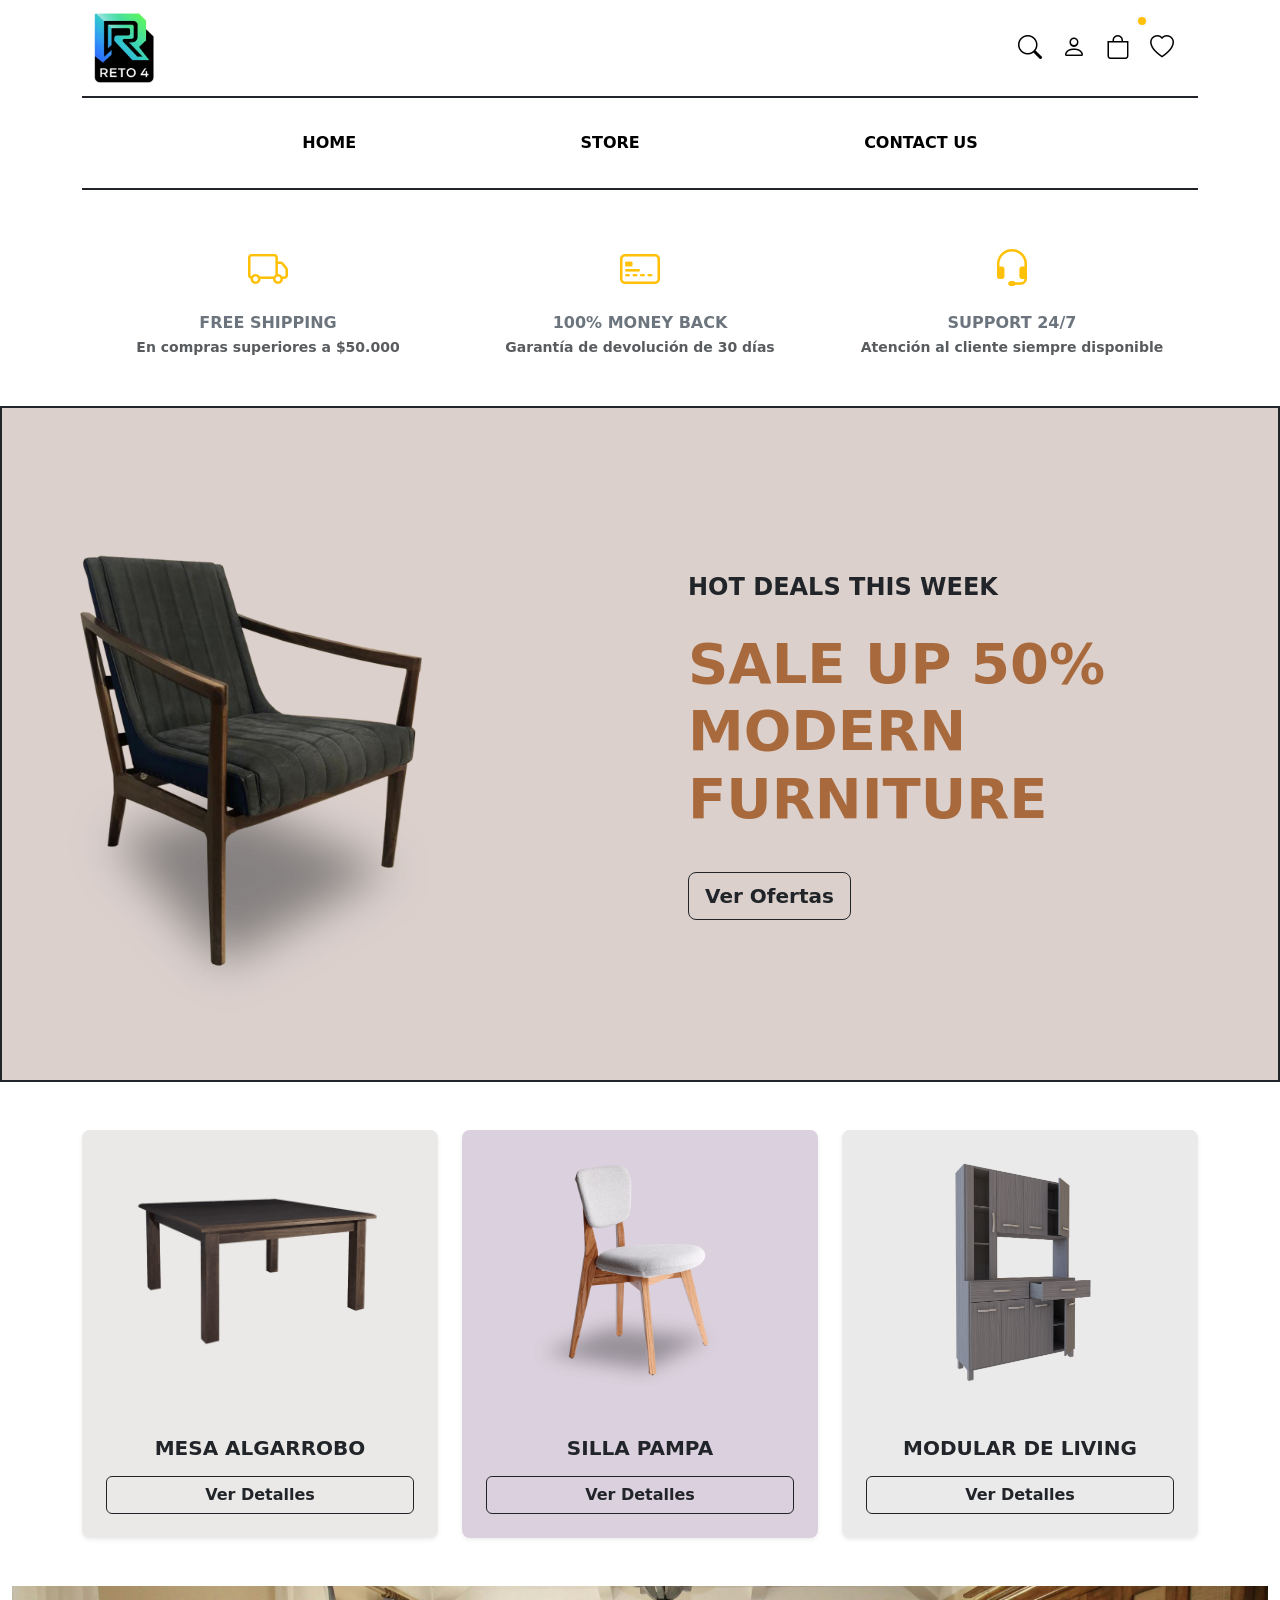
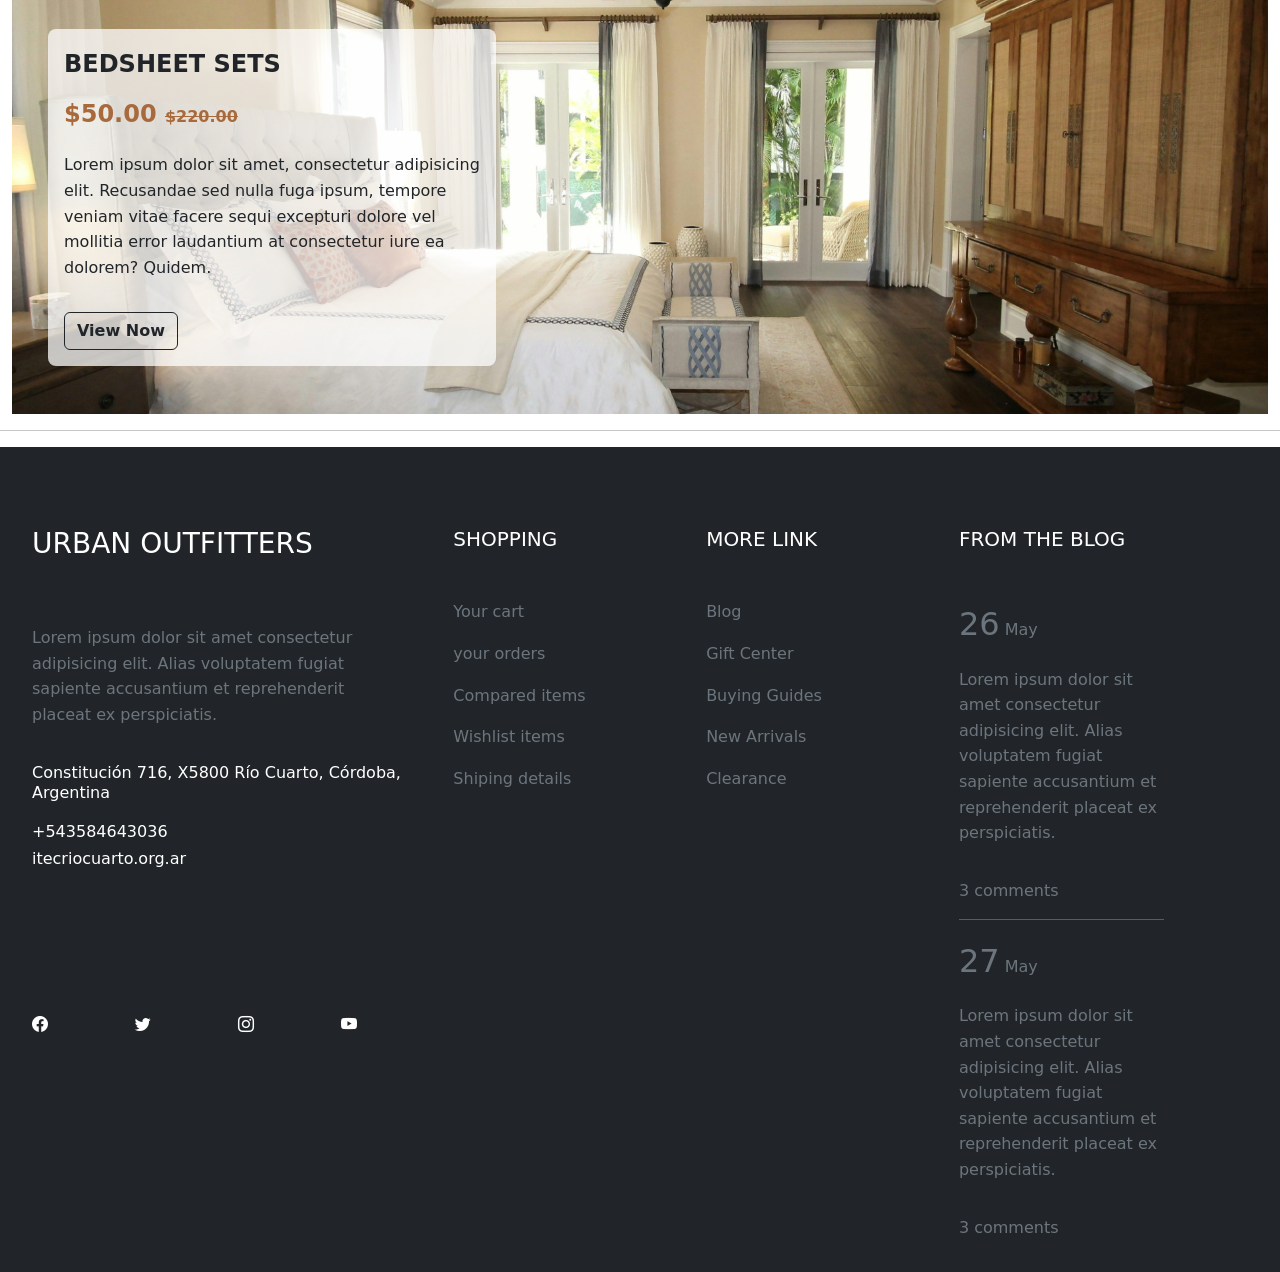
==== commit 7d244dfc: "more responsive" ====
--- a/Bootstrap/index.html
+++ b/Bootstrap/index.html
@@ -25,14 +25,14 @@
                     </button>
                     <div class="collapse navbar-collapse justify-content-end" id="navbarID">
                         <div class="navbar-nav fs-4 d-flex flex-row">
-                            <a class="nav-link active px-2" aria-current="page" href="#" title="Buscar"><i class="bi bi-search"></i><span class="d-none d-sm-inline ms-1">Buscar</span></a>
-                            <a class="nav-link active px-2" aria-current="page" href="#" title="Mi cuenta"><i class="bi bi-person"></i><span class="d-none d-sm-inline ms-1">Cuenta</span></a>
+                            <a class="nav-link active px-2" aria-current="page" href="#" title="Buscar"><i class="bi bi-search"></i><span class="d-none d-sm-inline ms-1"></span></a>
+                            <a class="nav-link active px-2" aria-current="page" href="#" title="Mi cuenta"><i class="bi bi-person"></i><span class="d-none d-sm-inline ms-1"></span></a>
                             <a class="nav-link active position-relative px-2" aria-current="page" href="#" title="Carrito">
                                 <i class="bi bi-bag"></i>
                                 <span class="position-absolute top-0 start-100 translate-middle p-1 bg-warning border border-light border-2 rounded-circle"></span>
-                                <span class="d-none d-sm-inline ms-1">Carrito</span>
+                                <span class="d-none d-sm-inline ms-1"></span>
                             </a>
-                            <a class="nav-link active px-2" aria-current="page" href="#" title="Favoritos"><i class="bi bi-heart"></i><span class="d-none d-sm-inline ms-1">Favoritos</span></a>
+                            <a class="nav-link active px-2" aria-current="page" href="#" title="Favoritos"><i class="bi bi-heart"></i><span class="d-none d-sm-inline ms-1"></span></a>
                         </div>
                     </div>
                 </div>
@@ -65,7 +65,7 @@
                     </li>
                   </ul>             
             </nav>
-            <div class="container py-4 py-md-5">
+            <div id="service" class="container py-4 py-md-5">
                 <div class="row g-4 text-center">
                     <div class="col-12 col-md-4 service-item">
                         <a class="nav-link text-secondary fw-bold" href="#">
@@ -94,8 +94,8 @@
     <main>
 <!--foto grande con la oferta-->
         <section class="hero-section row m-0 justify-content-center align-items-center border border-dark border-2 py-4 py-lg-0" style="background-color: #DBD0CC;">
-            <div class="col-12 col-lg-6 text-center text-lg-start">
-                <img src="src/img/SILLON-DECO4.png" class="img-fluid" alt="Oferta especial en muebles modernos" style="max-height: 400px;">
+            <div id="Oferta" class="col-12 col-lg-6 text-center text-lg-start">
+                <img src="src/img/SILLON-DECO4.png" class="img-fluid w-75" alt="Oferta especial en muebles modernos">
             </div>
             <div class="col-12 col-lg-6 text-center text-lg-start p-5">
                 <span class="fw-bold fs-4 d-block mb-2">HOT DEALS THIS WEEK</span>
@@ -295,7 +295,7 @@
         </section> -->
 
 <!--seccion cartelote-->
-        <section class="row m-0 row-cols-2 position-relative">
+        <section id="cartelote" class="row m-0 row-cols-2 position-relative">
           <img src="src/img/dormitorio1.png" class="w-100">
           <div class="col-6 position-absolute bottom-0 m-5 p-3 rounded-3" style="background-color: #ffffffbb; max-width: 35%">
               <span class="fw-bold fs-4">BEDSHEET SETS</span>
@@ -417,8 +417,8 @@
         </section> -->
     </main>
     <footer class="container-fluid">
-      <div class="row row-cols-4 bg-dark text-white p-2 position-relative">
-        <div class="col-4 p-4">
+      <div class="row row-cols-1 row-cols-md-5 bg-dark text-white p-2 position-relative">
+        <div id="link-primary" class="col-12 col-md-4 p-4">
           <h3 class="my-5">URBAN OUTFITTERS</h3>
           <p class="d-block py-3 text-secondary">Lorem ipsum dolor sit amet consectetur adipisicing elit. Alias voluptatem fugiat sapiente accusantium et reprehenderit placeat ex perspiciatis.</p>
 
@@ -433,7 +433,7 @@
           </div>
 
         </div>
-        <div class="col-2 p-4">
+        <div id="more-link" class="col-2 p-4">
           <h5 class="my-5">SHOPPING</h5>
           <p class="text-secondary">Your cart</p>
           <p class="text-secondary">your orders</p>
@@ -441,7 +441,7 @@
           <p class="text-secondary">Wishlist items</p>
           <p class="text-secondary">Shiping details</p>
         </div>
-        <div class="col-2 p-4">
+        <div id="more-link" class="col-2 p-4">
           <h5 class="my-5">MORE LINK</h5>
           <p class="text-secondary">Blog</p>
           <p class="text-secondary">Gift Center</p>
@@ -449,7 +449,7 @@
           <p class="text-secondary">New Arrivals</p>
           <p class="text-secondary">Clearance</p>
         </div>
-        <div class="col-4 p-4">
+        <div id="more-link" class="col-4 p-4">
           <h5 class="my-5">FROM THE BLOG</h5>
           <span class="fs-2 text-secondary">26</span><span class="text-secondary"> May</span>
           <p class="d-block py-3 text-secondary">Lorem ipsum dolor sit amet consectetur adipisicing elit. Alias voluptatem fugiat sapiente accusantium et reprehenderit placeat ex perspiciatis.</p>
--- a/Bootstrap/src/css/styles.css
+++ b/Bootstrap/src/css/styles.css
@@ -109,12 +109,19 @@
     padding: 1rem;
 }
 
+.card-body {
+    overflow: auto;
+}
+
+    
+
+
 /* Estilo para el contenedor de la imagen */
 .card-img {
     display: flex;
     align-items: center;
     justify-content: center;
-    background-color: #f8f9fa;
+    background-color: #e1e1e1;
 }
 
 /* Estilos responsivos */
@@ -198,4 +205,22 @@
 
 h1, h2, h3, h4, h5, h6 {
     line-height: 1.2;
-}+}
+
+/* Hide more-link elements on small screens */
+@media (max-width: 768px) {
+    #more-link {
+        display: none;
+    }
+    #cartelote{
+        display: none;
+    }
+    #service{
+        display: none;
+    }
+    #Oferta img{
+        display: none;
+    }
+        
+}
+
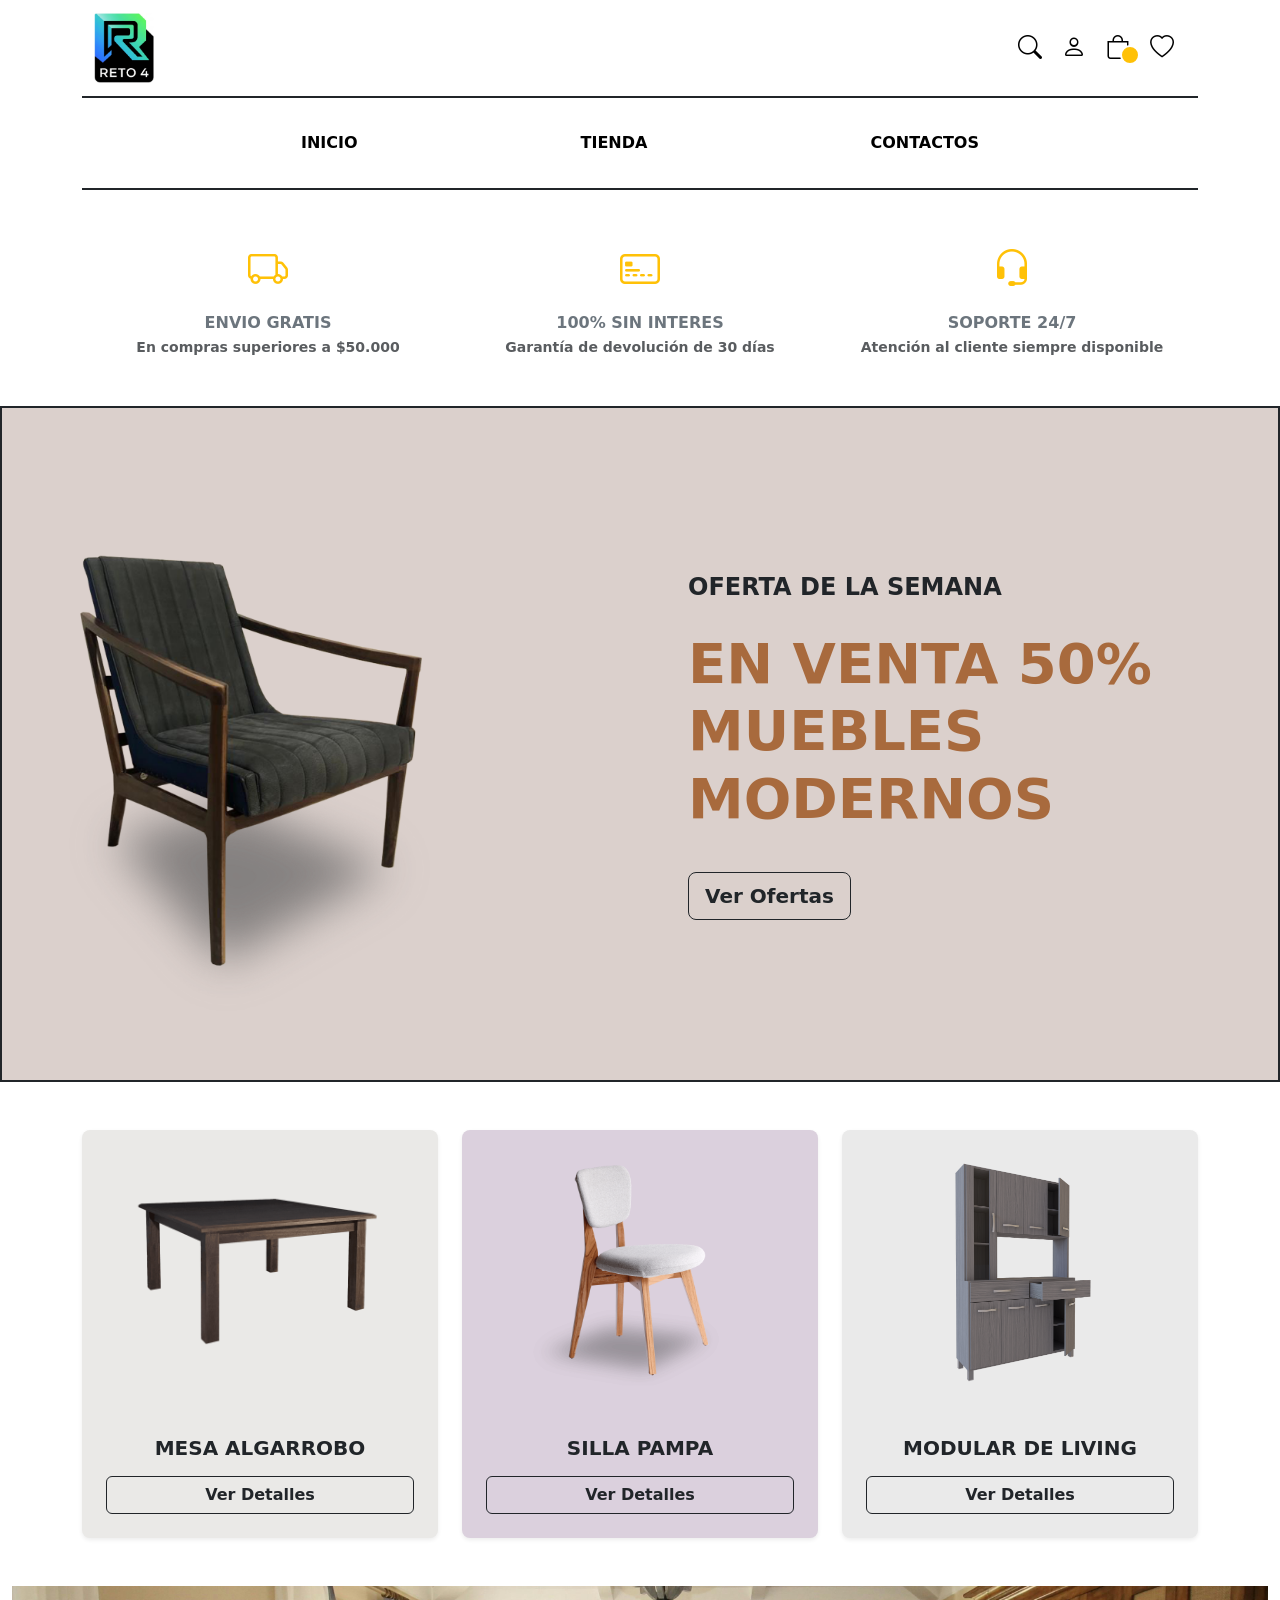
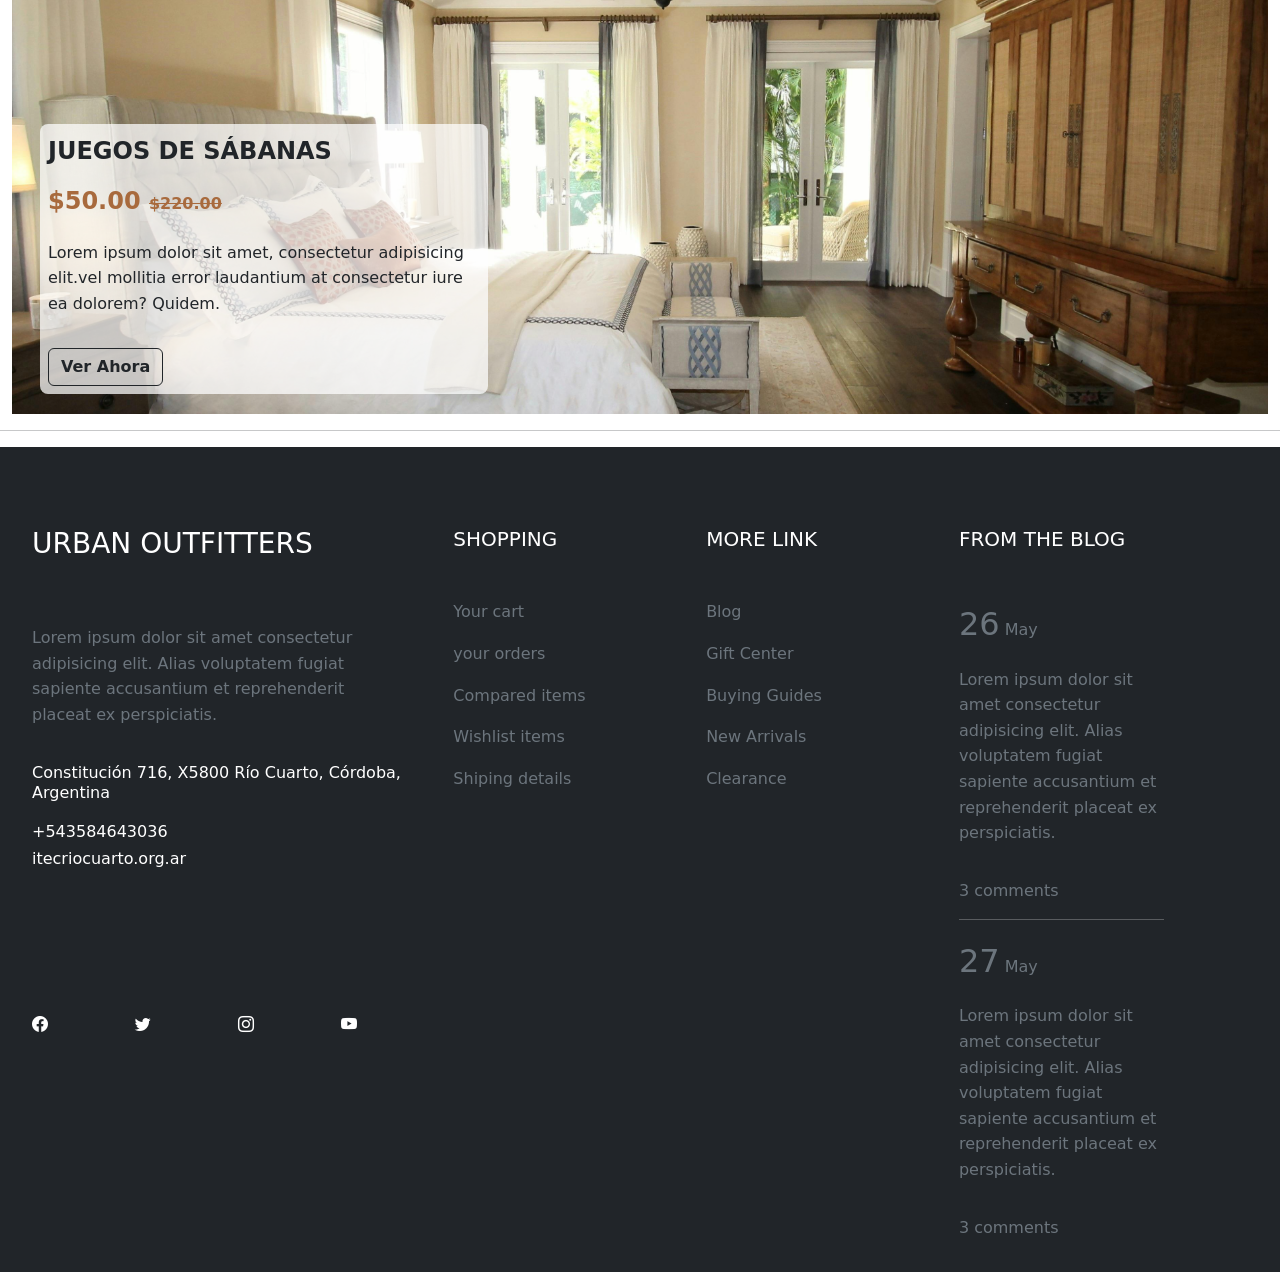
==== commit 65ec586c: "traducciendo y arreglando unos position" ====
--- a/Bootstrap/index.html
+++ b/Bootstrap/index.html
@@ -29,7 +29,7 @@
                             <a class="nav-link active px-2" aria-current="page" href="#" title="Mi cuenta"><i class="bi bi-person"></i><span class="d-none d-sm-inline ms-1"></span></a>
                             <a class="nav-link active position-relative px-2" aria-current="page" href="#" title="Carrito">
                                 <i class="bi bi-bag"></i>
-                                <span class="position-absolute top-0 start-100 translate-middle p-1 bg-warning border border-light border-2 rounded-circle"></span>
+                                <span class="position-absolute bottom-0 start-10 translate-middle p-2 bg-warning border border-white border-2 rounded-circle"></span>
                                 <span class="d-none d-sm-inline ms-1"></span>
                             </a>
                             <a class="nav-link active px-2" aria-current="page" href="#" title="Favoritos"><i class="bi bi-heart"></i><span class="d-none d-sm-inline ms-1"></span></a>
@@ -40,28 +40,13 @@
             <nav class="container border-top border-bottom border-dark border-2 py-4">
                 <ul class="nav justify-content-evenly">
                     <li class="nav-item">
-                      <a class="nav-link text-black fw-bold" href="index.html">HOME</a>
+                      <a class="nav-link text-black fw-bold" href="index.html">INICIO</a>
                     </li>
                     <li class="nav-item">
-                      <a class="nav-link text-black fw-bold" href="store.html">STORE</a>
-                    </li>
-                    <!-- <li class="nav-item">
-                      <a class="nav-link text-black fw-bold" href="#">ACCESORIES</a>
+                      <a class="nav-link text-black fw-bold" href="store.html">TIENDA</a>
                     </li>
                     <li class="nav-item">
-                      <a class="nav-link text-black fw-bold" href="#">BRAND</a>
-                    </li>
-                    <li class="nav-item">
-                      <a class="nav-link text-black fw-bold" href="#">PAGES</a>
-                    </li>
-                    <li class="nav-item">
-                      <a class="nav-link text-black fw-bold" href="#">ABOUT US</a>
-                    </li>                     
-                    <li class="nav-item">
-                      <a class="nav-link text-black fw-bold" href="#">NEWS</a>
-                    </li> -->
-                    <li class="nav-item">
-                      <a class="nav-link text-black fw-bold" href="mentions.html">CONTACT US</a>
+                      <a class="nav-link text-black fw-bold" href="mentions.html">CONTACTOS</a>
                     </li>
                   </ul>             
             </nav>
@@ -70,21 +55,21 @@
                     <div class="col-12 col-md-4 service-item">
                         <a class="nav-link text-secondary fw-bold" href="#">
                             <span class="text-warning d-block mb-2"><i id="camion" class="bi bi-truck fs-1"></i></span>
-                            <span class="d-block">FREE SHIPPING</span>
+                            <span class="d-block">ENVIO GRATIS</span>
                             <small class="d-none d-md-block text-muted">En compras superiores a $50.000</small>
                         </a>
                     </div>
                     <div class="col-12 col-md-4 service-item">
                         <a class="nav-link text-secondary fw-bold" href="#">
                             <span class="text-warning d-block mb-2"><i id="tarjeta" class="bi bi-credit-card-2-front fs-1"></i></span>
-                            <span class="d-block">100% MONEY BACK</span>
+                            <span class="d-block">100% SIN INTERES</span>
                             <small class="d-none d-md-block text-muted">Garantía de devolución de 30 días</small>
                         </a>
                     </div>
                     <div class="col-12 col-md-4 service-item">
                         <a class="nav-link text-secondary fw-bold" href="#">
                             <span class="text-warning d-block mb-2"><i id="auricular" class="bi bi-headset fs-1"></i></span>
-                            <span class="d-block">SUPPORT 24/7</span>
+                            <span class="d-block">SOPORTE 24/7</span>
                             <small class="d-none d-md-block text-muted">Atención al cliente siempre disponible</small>
                         </a>
                     </div>
@@ -98,8 +83,8 @@
                 <img src="src/img/SILLON-DECO4.png" class="img-fluid w-75" alt="Oferta especial en muebles modernos">
             </div>
             <div class="col-12 col-lg-6 text-center text-lg-start p-5">
-                <span class="fw-bold fs-4 d-block mb-2">HOT DEALS THIS WEEK</span>
-                <h1 style="color:#A86A3D" class="fw-bold py-3 display-4">SALE UP 50% <br class="d-none d-lg-block">MODERN FURNITURE</h1>
+                <span class="fw-bold fs-4 d-block mb-2">OFERTA DE LA SEMANA</span>
+                <h1 style="color:#A86A3D" class="fw-bold py-3 display-4">EN VENTA 50% <br class="d-none d-lg-block">MUEBLES MODERNOS</h1>
                 <button type="button" class="btn btn-outline-dark btn-lg mt-3 fw-bold">Ver Ofertas</button>
             </div>   
         </section>
@@ -190,118 +175,14 @@
           </div>
         </section>
 
-<!-- seccion de comerce
-        <section class="container my-5">
-          <div class="row row-cols-1 row-cols-sm-1 row-cols-md-2 row-cols-lg-4 g-4">
-            <div class="col">
-              <div class="card h-100 fondoimagen">
-                <div class="overlay-card"></div>
-                <div class="card-body py-5 text-white">
-                  <h5 class="card-title">DECOR</h5>
-                  <p class="card-text">Lorem ipsum dolor sit amet consectetur, adipisicing elit. Tenetur dolore vel ullam minima quibusdam laudantium enim deserunt aliquid? Iste veniam minima neque consectetur, veritatis quam! Ipsam nihil optio ratione voluptas.</p>
-                  <button class="btn btn-outline-light mt-5">VIEW ALL</button>
-                </div>
-              </div>
-            </div>
-            <div class="col">
-              <div class="card h-100 positio-relative" >
-                <div class="card-img" style="background-color:#eae9e7; height:70%">
-                  <img src="src/img/sillon.png" class="card-img-top " alt="...">
-                </div>
-                <div class="d-flex flex-column card-body position-absolute bottom-0 w-100 justify-content-end" style="height:30%">
-                  <h5 class="card-title fw-bold">Sillon</h5>
-                  <span class="text-warning"><i class="bi bi-star"> </i><i class="bi bi-star"> </i><i class="bi bi-star"> </i><i class="bi bi-star"></i> <i class="bi bi-star text-black"></i></span>
-                  <h5 class="fw-bold py-1">30$</h5>
-                </div>
-
-              </div>
-            </div>
-            <div class="col">
-              <div class="card h-100 positio-relative" >
-                <div class="card-img" style="background-color:#eae9e7; height:70%">
-                  <img src="src/img/cuadros.webp" class="card-img-top " alt="...">
-                </div>
-                <div class="d-flex flex-column card-body position-absolute bottom-0 w-100 justify-content-end" style="height:30%">
-                  <h5 class="card-title fw-bold">Cuadros</h5>
-                  <span class="text-warning"><i class="bi bi-star"> </i><i class="bi bi-star"> </i><i class="bi bi-star"> </i><i class="bi bi-star"></i> <i class="bi bi-star text-black"></i></span>
-                  <h5 class="fw-bold py-1">30$</h5>
-                </div>
-
-              </div>
-            </div>
-            <div class="col">
-              <div class="card h-100 positio-relative" >
-                <div class="card-img" style="background-color:#eae9e7; height:70%">
-                  <img src="src/img/almohadas.webp" class="card-img-top " alt="...">
-                </div>
-                <div class="d-flex flex-column card-body position-absolute bottom-0 w-100 justify-content-end" style="height:30%">
-                  <h5 class="card-title fw-bold">Almohadas</h5>
-                  <span class="text-warning"><i class="bi bi-star"> </i><i class="bi bi-star"> </i><i class="bi bi-star"> </i><i class="bi bi-star"></i> <i class="bi bi-star text-black"></i></span>
-                  <h5 class="fw-bold py-1">30$</h5>
-                </div>
-
-              </div>
-            </div>
-            <div class="col">
-              <div class="card h-100 positio-relative" >
-                <div class="card-img" style="background-color:#eae9e7; height:70%">
-                  <img src="src/img/saco.png" class="card-img-top" alt="...">
-                </div>
-                <div class="d-flex flex-column card-body position-absolute bottom-0 w-100 justify-content-end" style="height:30%">
-                  <h5 class="card-title fw-bold">Saco</h5>
-                  <span class="text-warning"><i class="bi bi-star"> </i><i class="bi bi-star"> </i><i class="bi bi-star"> </i><i class="bi bi-star"></i> <i class="bi bi-star text-black"></i></span>
-                  <h5 class="fw-bold py-1">30$</h5>
-                </div>
-
-              </div>
-            </div>
-            <div class="col">
-              <div class="card h-100 positio-relative" >
-                <div class="card-img" style="background-color:#eae9e7; height:70%">
-                  <img src="src/img/mesita-luz.webp" class="card-img-top " alt="...">
-                </div>
-                <div class="d-flex flex-column card-body position-absolute bottom-0 w-100 justify-content-end" style="height:30%">
-                  <h5 class="card-title fw-bold">Mesita de Luz</h5>
-                  <span class="text-warning"><i class="bi bi-star"> </i><i class="bi bi-star"> </i><i class="bi bi-star"> </i><i class="bi bi-star"></i> <i class="bi bi-star text-black"></i></span>
-                  <h5 class="fw-bold py-1">30$</h5>
-                </div>
-
-              </div>
-            </div>
-            <div class="col">
-              <div class="card h-100 positio-relative" >
-                <div class="card-img" style="background-color:#eae9e7; height:70%">
-                  <img src="src/img/mate.webp" class="card-img-top" alt="...">
-                </div>
-                <div class="d-flex flex-column card-body position-absolute bottom-0 w-100 justify-content-end" style="height:30%">
-                  <h5 class="card-title fw-bold">Mate</h5>
-                  <span class="text-warning"><i class="bi bi-star"> </i><i class="bi bi-star"> </i><i class="bi bi-star"> </i><i class="bi bi-star"></i> <i class="bi bi-star text-black"></i></span>
-                  <h5 class="fw-bold py-1">30$</h5>
-                </div>
-
-              </div>
-            </div>            
-            <div class="col">
-              <div class="card h-100 fondoimagen2">
-                <div class="overlay-card"></div>
-                <div class="card-body py-5 text-white">
-                  <h5 class="card-title">OUR CLIENTS</h5>
-                  <p class="card-text">Lorem ipsum dolor sit amet consectetur, adipisicing elit. Tenetur dolore vel ullam minima quibusdam laudantium enim deserunt aliquid? Iste veniam minima neque consectetur, veritatis quam! Ipsam nihil optio ratione voluptas.</p>
-                  <button class="btn btn-outline-light mt-5">VIEW ALL</button>
-                </div>
-              </div>
-            </div>
-          </div>
-        </section> -->
-
 <!--seccion cartelote-->
-        <section id="cartelote" class="row m-0 row-cols-2 position-relative">
+        <section id="cartelote" class="row m-0 row-cols-2 position-relative ">
           <img src="src/img/dormitorio1.png" class="w-100">
-          <div class="col-6 position-absolute bottom-0 m-5 p-3 rounded-3" style="background-color: #ffffffbb; max-width: 35%">
-              <span class="fw-bold fs-4">BEDSHEET SETS</span>
+          <div class="col-6 position-absolute p-2 rounded-3" style="background-color: #ffffffbb; max-width: 35%; bottom:20px;left:40px">
+              <span class="fw-bold fs-4">JUEGOS DE SÁBANAS</span>
               <h4 style="color:#A86A3D" class="fw-bold py-3">$50.00 <span class="fs-6 text-decoration-line-through">$220.00</span></h4>
-              <p>Lorem ipsum dolor sit amet, consectetur adipisicing elit. Recusandae sed nulla fuga ipsum, tempore veniam vitae facere sequi excepturi dolore vel mollitia error laudantium at consectetur iure ea dolorem? Quidem.</p>
-              <button type="button" class="btn btn-outline-dark mt-3 fw-bold">View Now</button>
+              <p>Lorem ipsum dolor sit amet, consectetur adipisicing elit.vel mollitia error laudantium at consectetur iure ea dolorem? Quidem.</p>
+              <button type="button" class="btn btn-outline-dark mt-3 fw-bold">Ver Ahora</button>
           </div>   
         </section>
         <hr>
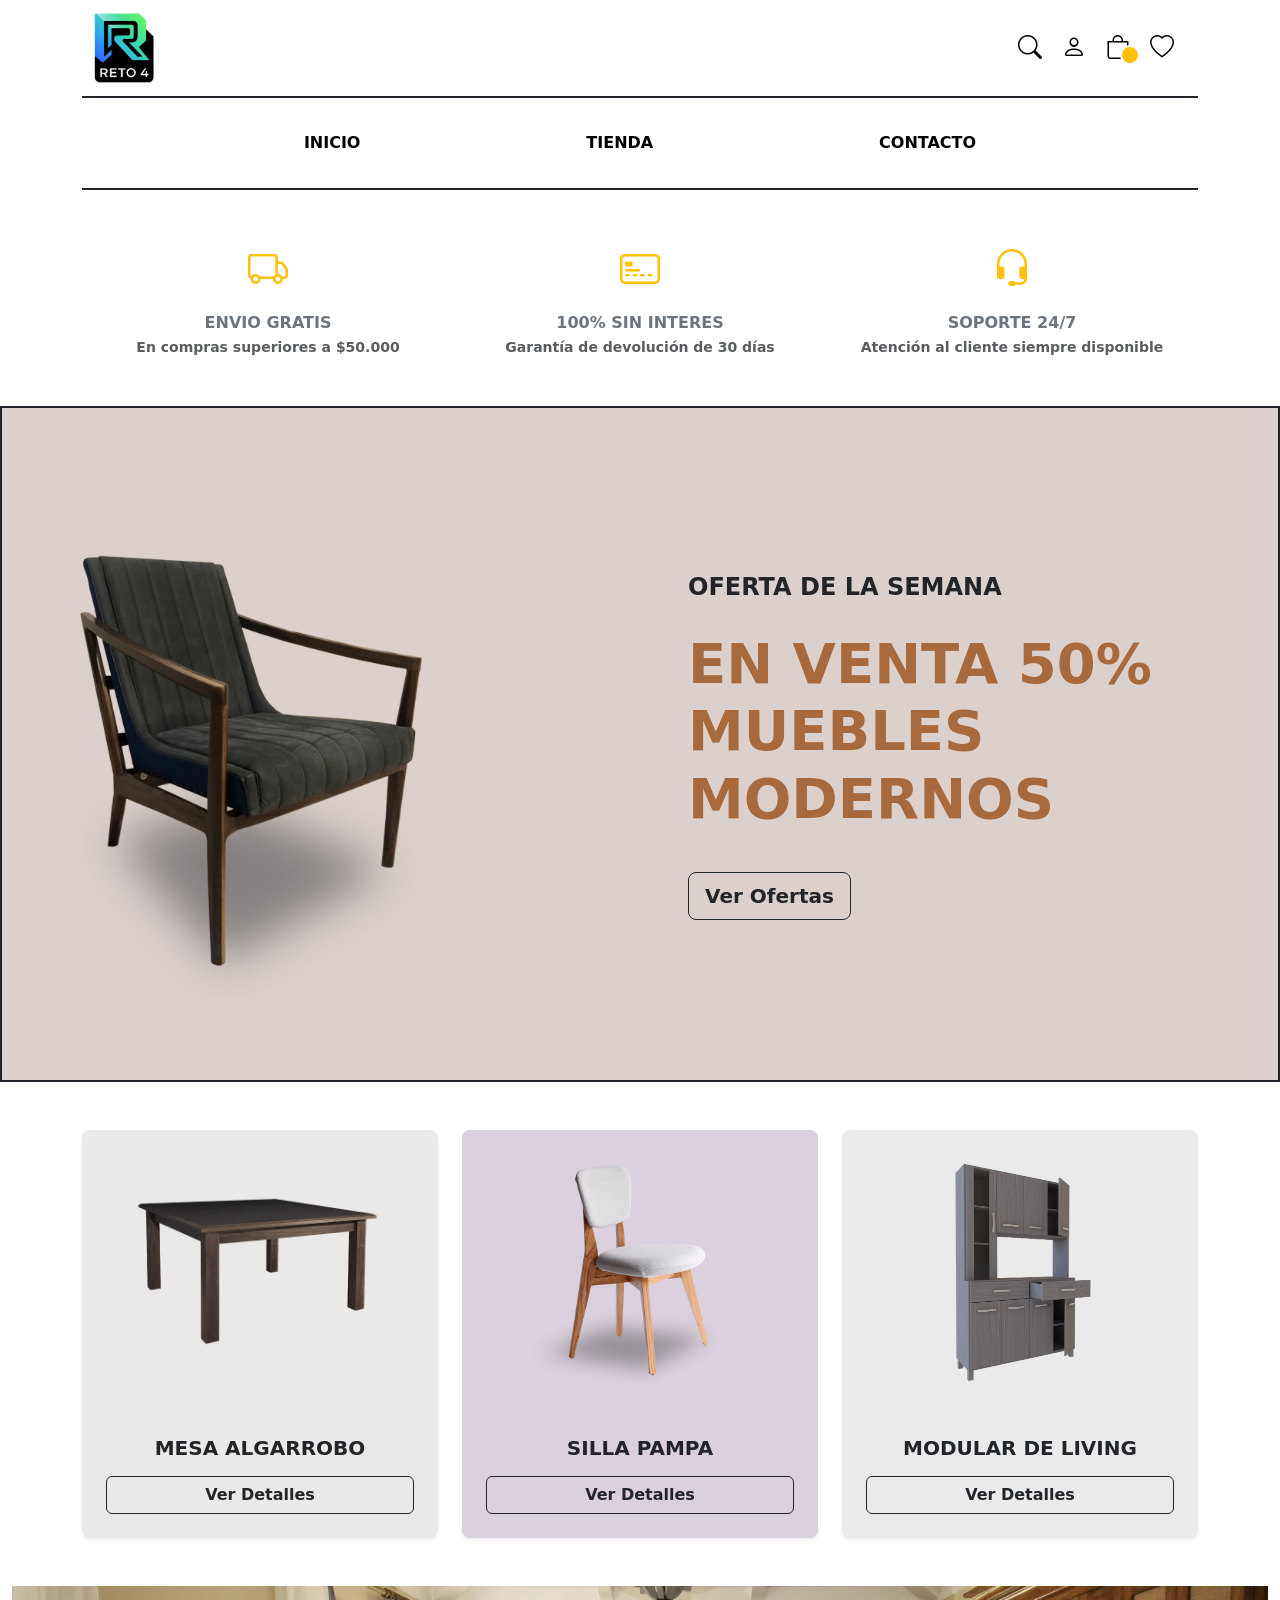
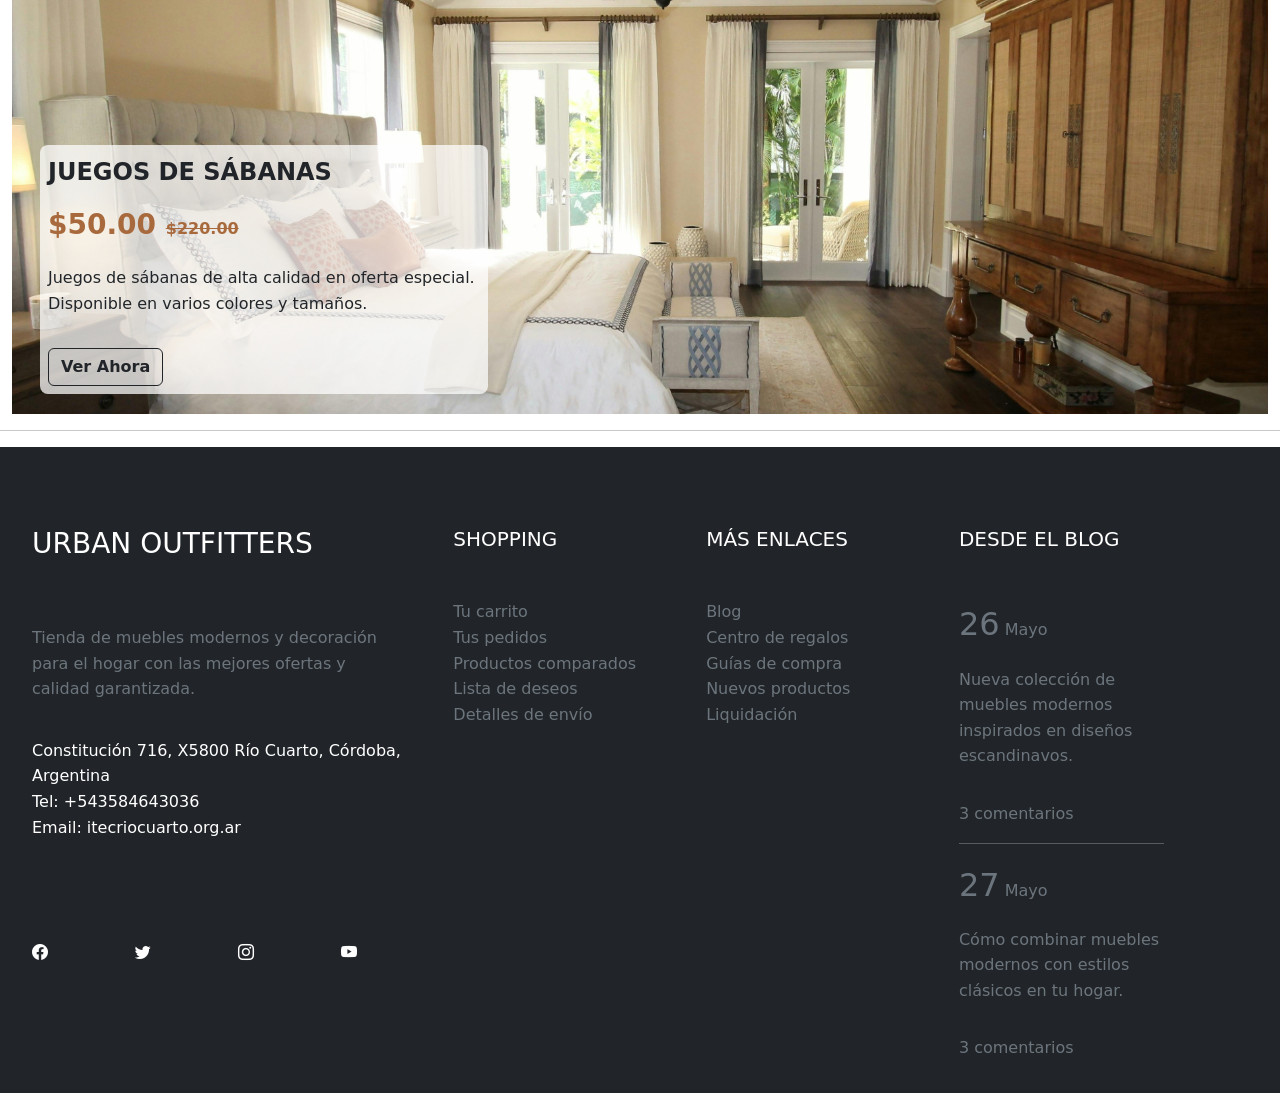
==== commit f7698b0c: "comments-bootstrap" ====
--- a/Bootstrap/index.html
+++ b/Bootstrap/index.html
@@ -1,357 +1,242 @@
 <!DOCTYPE html>
-<html lang="en">
+<html lang="es"> 
 <head>
+    <!-- Metadatos básicos -->
     <meta charset="UTF-8">
     <meta name="viewport" content="width=device-width, initial-scale=1.0, shrink-to-fit=no">
+    <meta name="description" content="Tienda de muebles modernos con ofertas especiales"> <!-- Añadido meta description para SEO -->
+    
+    <!-- Hojas de estilo y fuentes -->
     <link href="https://cdn.jsdelivr.net/npm/bootstrap@5.3.6/dist/css/bootstrap.min.css" rel="stylesheet" integrity="sha384-4Q6Gf2aSP4eDXB8Miphtr37CMZZQ5oXLH2yaXMJ2w8e2ZtHTl7GptT4jmndRuHDT" crossorigin="anonymous">
     <link rel="stylesheet" href="https://cdn.jsdelivr.net/npm/bootstrap-icons@1.13.1/font/bootstrap-icons.min.css">
     <link rel="stylesheet" href="src/css/styles.css">
-    <!-- Bootstrap JS y dependencias -->
+    
+    <!-- Scripts de Bootstrap -->
     <script src="https://code.jquery.com/jquery-3.3.1.slim.min.js"></script>
     <script src="https://cdn.jsdelivr.net/npm/@popperjs/core@2.11.6/dist/umd/popper.min.js"></script>
     <script src="https://cdn.jsdelivr.net/npm/bootstrap@5.3.6/dist/js/bootstrap.min.js"></script>
-    <title>Venta de Muebles</title>
+    
+    <title>Inicio - Urban Outfitters</title> <!-- Título más descriptivo -->
 </head>
+
 <body>
-<!--tripre navbar del comienzo-->
+    <!-- ========== HEADER ========== -->
     <header class="container">
-            <nav class="navbar navbar-expand-sm navbar-light bg-white">
-                <div class="container">
-                    <a class="navbar-brand" href="#">
-                      <img src="src/img/icono-reto.png" alt="" style="width: 60px;"></a>
-                    <button class="navbar-toggler" type="button" data-toggle="collapse" data-target="#navbarID"
-                        aria-controls="navbarID" aria-expanded="false" aria-label="Toggle navigation">
-                        <span class="navbar-toggler-icon"></span>
-                    </button>
-                    <div class="collapse navbar-collapse justify-content-end" id="navbarID">
-                        <div class="navbar-nav fs-4 d-flex flex-row">
-                            <a class="nav-link active px-2" aria-current="page" href="#" title="Buscar"><i class="bi bi-search"></i><span class="d-none d-sm-inline ms-1"></span></a>
-                            <a class="nav-link active px-2" aria-current="page" href="#" title="Mi cuenta"><i class="bi bi-person"></i><span class="d-none d-sm-inline ms-1"></span></a>
-                            <a class="nav-link active position-relative px-2" aria-current="page" href="#" title="Carrito">
-                                <i class="bi bi-bag"></i>
-                                <span class="position-absolute bottom-0 start-10 translate-middle p-2 bg-warning border border-white border-2 rounded-circle"></span>
-                                <span class="d-none d-sm-inline ms-1"></span>
-                            </a>
-                            <a class="nav-link active px-2" aria-current="page" href="#" title="Favoritos"><i class="bi bi-heart"></i><span class="d-none d-sm-inline ms-1"></span></a>
-                        </div>
+        <!-- Barra de navegación superior con iconos -->
+        <nav class="navbar navbar-expand-sm navbar-light bg-white">
+            <div class="container">
+                <!-- Logo -->
+                <a class="navbar-brand" href="index.html" aria-label="Inicio"> <!-- Añadido aria-label -->
+                    <img src="src/img/icono-reto.png" alt="Logo Urban Outfitters" style="width: 60px;"> <!-- Mejor texto alternativo -->
+                </a>
+                
+                <!-- Botón para menú móvil -->
+                <button class="navbar-toggler" type="button" data-toggle="collapse" data-target="#navbarID"
+                    aria-controls="navbarID" aria-expanded="false" aria-label="Toggle navigation">
+                    <span class="navbar-toggler-icon"></span>
+                </button>
+                
+                <!-- Menú de iconos -->
+                <div class="collapse navbar-collapse justify-content-end" id="navbarID">
+                    <div class="navbar-nav fs-4 d-flex flex-row">
+                        <a class="nav-link active px-2" aria-current="page" href="#" title="Buscar" aria-label="Buscar"><i class="bi bi-search"></i><span class="d-none d-sm-inline ms-1"></span></a>
+                        <a class="nav-link active px-2" aria-current="page" href="#" title="Mi cuenta" aria-label="Mi cuenta"><i class="bi bi-person"></i><span class="d-none d-sm-inline ms-1"></span></a>
+                        <a class="nav-link active position-relative px-2" aria-current="page" href="#" title="Carrito" aria-label="Carrito de compras">
+                            <i class="bi bi-bag"></i>
+                            <span class="position-absolute bottom-0 start-10 translate-middle p-2 bg-warning border border-white border-2 rounded-circle"></span>
+                            <span class="d-none d-sm-inline ms-1"></span>
+                        </a>
+                        <a class="nav-link active px-2" aria-current="page" href="#" title="Favoritos" aria-label="Favoritos"><i class="bi bi-heart"></i><span class="d-none d-sm-inline ms-1"></span></a>
                     </div>
                 </div>
-            </nav>
-            <nav class="container border-top border-bottom border-dark border-2 py-4">
-                <ul class="nav justify-content-evenly">
-                    <li class="nav-item">
-                      <a class="nav-link text-black fw-bold" href="index.html">INICIO</a>
-                    </li>
-                    <li class="nav-item">
-                      <a class="nav-link text-black fw-bold" href="store.html">TIENDA</a>
-                    </li>
-                    <li class="nav-item">
-                      <a class="nav-link text-black fw-bold" href="mentions.html">CONTACTOS</a>
-                    </li>
-                  </ul>             
-            </nav>
-            <div id="service" class="container py-4 py-md-5">
-                <div class="row g-4 text-center">
-                    <div class="col-12 col-md-4 service-item">
-                        <a class="nav-link text-secondary fw-bold" href="#">
-                            <span class="text-warning d-block mb-2"><i id="camion" class="bi bi-truck fs-1"></i></span>
-                            <span class="d-block">ENVIO GRATIS</span>
-                            <small class="d-none d-md-block text-muted">En compras superiores a $50.000</small>
-                        </a>
-                    </div>
-                    <div class="col-12 col-md-4 service-item">
-                        <a class="nav-link text-secondary fw-bold" href="#">
-                            <span class="text-warning d-block mb-2"><i id="tarjeta" class="bi bi-credit-card-2-front fs-1"></i></span>
-                            <span class="d-block">100% SIN INTERES</span>
-                            <small class="d-none d-md-block text-muted">Garantía de devolución de 30 días</small>
-                        </a>
-                    </div>
-                    <div class="col-12 col-md-4 service-item">
-                        <a class="nav-link text-secondary fw-bold" href="#">
-                            <span class="text-warning d-block mb-2"><i id="auricular" class="bi bi-headset fs-1"></i></span>
-                            <span class="d-block">SOPORTE 24/7</span>
-                            <small class="d-none d-md-block text-muted">Atención al cliente siempre disponible</small>
-                        </a>
-                    </div>
-                </div>
-            </div>
+            </div>
+        </nav>
+        
+        <!-- Barra de navegación principal -->
+        <nav class="container border-top border-bottom border-dark border-2 py-4" aria-label="Navegación principal"> <!-- Añadido aria-label -->
+            <ul class="nav justify-content-evenly">
+                <li class="nav-item">
+                    <a class="nav-link text-black fw-bold" href="index.html">INICIO</a>
+                </li>
+                <li class="nav-item">
+                    <a class="nav-link text-black fw-bold" href="store.html">TIENDA</a>
+                </li>
+                <li class="nav-item">
+                    <a class="nav-link text-black fw-bold" href="mentions.html">CONTACTO</a>
+                </li>
+            </ul>             
+        </nav>
+        
+        <!-- Sección de servicios -->
+        <div id="service" class="container py-4 py-md-5">
+            <div class="row g-4 text-center">
+                <!-- Envío gratis -->
+                <div class="col-12 col-md-4 service-item">
+                    <a class="nav-link text-secondary fw-bold" href="#">
+                        <span class="text-warning d-block mb-2"><i id="camion" class="bi bi-truck fs-1" aria-hidden="true"></i></span>
+                        <span class="d-block">ENVIO GRATIS</span>
+                        <small class="d-none d-md-block text-muted">En compras superiores a $50.000</small>
+                    </a>
+                </div>
+                
+                <!-- Pago sin interés -->
+                <div class="col-12 col-md-4 service-item">
+                    <a class="nav-link text-secondary fw-bold" href="#">
+                        <span class="text-warning d-block mb-2"><i id="tarjeta" class="bi bi-credit-card-2-front fs-1" aria-hidden="true"></i></span>
+                        <span class="d-block">100% SIN INTERES</span>
+                        <small class="d-none d-md-block text-muted">Garantía de devolución de 30 días</small>
+                    </a>
+                </div>
+                
+                <!-- Soporte -->
+                <div class="col-12 col-md-4 service-item">
+                    <a class="nav-link text-secondary fw-bold" href="#">
+                        <span class="text-warning d-block mb-2"><i id="auricular" class="bi bi-headset fs-1" aria-hidden="true"></i></span>
+                        <span class="d-block">SOPORTE 24/7</span>
+                        <small class="d-none d-md-block text-muted">Atención al cliente siempre disponible</small>
+                    </a>
+                </div>
+            </div>
+        </div>
     </header>
+
+    <!-- ========== MAIN CONTENT ========== -->
     <main>
-<!--foto grande con la oferta-->
+        <!-- Hero section - Oferta principal -->
         <section class="hero-section row m-0 justify-content-center align-items-center border border-dark border-2 py-4 py-lg-0" style="background-color: #DBD0CC;">
             <div id="Oferta" class="col-12 col-lg-6 text-center text-lg-start">
-                <img src="src/img/SILLON-DECO4.png" class="img-fluid w-75" alt="Oferta especial en muebles modernos">
+                <img src="src/img/SILLON-DECO4.png" class="img-fluid w-75" alt="Sillón moderno en oferta">
             </div>
             <div class="col-12 col-lg-6 text-center text-lg-start p-5">
                 <span class="fw-bold fs-4 d-block mb-2">OFERTA DE LA SEMANA</span>
                 <h1 style="color:#A86A3D" class="fw-bold py-3 display-4">EN VENTA 50% <br class="d-none d-lg-block">MUEBLES MODERNOS</h1>
-                <button type="button" class="btn btn-outline-dark btn-lg mt-3 fw-bold">Ver Ofertas</button>
+                <a type="button" class="btn btn-outline-dark btn-lg mt-3 fw-bold" href="store.html">Ver Ofertas</a>
             </div>   
         </section>
 
-<!--         <section class="container w-50 h-50 my-5">
-          <div class="row row-cols-1 row-cols-md-3 g-5">
-            <div class="col">
-              <div class="card h-100" style="background-color:#eae9e7;">
-                <img src="src/img/MESA-SILVIA-CUADRADA.png" class="card-img-top" alt="...">
-                <div class="card-body">
-                  <h5 class="card-title">Mesa</h5>
-                  <p class="card-text">Las mas mejores mesas.</p>
-                </div>
-                <div class="card-footer">
-                  <small class="text-body-secondary">Last updated 3 mins ago</small>
-                </div>
-              </div>
-            </div>
-            <div class="col">
-              <div class="card h-100" style="background-color: #fafafa;">
-                <img src="src/img/pampa-tiza-natural-1.png" class="card-img-top" alt="...">
-                <div class="card-body">
-                  <h5 class="card-title">Silla</h5>
-                  <p class="card-text">Las mas mejores sillas.</p>
-                </div>
-                <div class="card-footer">
-                  <small class="text-body-secondary">Last updated 3 mins ago</small>
-                </div>
-              </div>
-            </div>
-            <div class="col">
-              <div class="card h-100" style="background-color: #eaeaea;">
-                <img src="src/img/modular.png" class="card-img-top w-75" alt="...">
-                <div class="card-body">
-                  <h5 class="card-title">Modular</h5>
-                  <p class="card-text">Los mas mejores modulares.</p>
-                </div>
-                <div class="card-footer">
-                  <small class="text-body-secondary">Last updated 3 mins ago</small>
-                </div>
-              </div>
-            </div>
-          </div>
-
-
-        </section> -->
-<!--seccion de tarjetas con productos comunes-->        
-        <section class="container py-5">
-          <div class="row g-4 justify-content-center">
-            <!-- Producto 1 -->
-            <div class="col-12 col-md-6 col-lg-4">
-              <article class="product-card h-100 d-flex flex-column rounded-3 overflow-hidden shadow-sm" style="background-color: #eae9e7;">
-                <div class="flex-grow-1 d-flex align-items-center p-3">
-                  <img src="src/img/MESA-SILVIA-CUADRADA.png" class="img-fluid mx-auto" alt="Mesa de algarrobo" style="max-height: 250px;">
-                </div>
-                <div class="p-4 text-center">
-                  <h6 class="fw-bold fs-5 mb-3">MESA ALGARROBO</h6>
-                  <button type="button" class="btn btn-outline-dark fw-bold w-100">Ver Detalles</button>
-                </div>
-              </article>
-            </div>
-            
-            <!-- Producto 2 -->
-            <div class="col-12 col-md-6 col-lg-4">
-              <article class="product-card h-100 d-flex flex-column rounded-3 overflow-hidden shadow-sm" style="background-color: #DBD0dd;">
-                <div class="flex-grow-1 d-flex align-items-center p-3">
-                  <img src="src/img/pampa-tiza-natural-1.png" class="img-fluid mx-auto" alt="Silla Pampa" style="max-height: 250px;">
-                </div>
-                <div class="p-4 text-center">
-                  <h6 class="fw-bold fs-5 mb-3">SILLA PAMPA</h6>
-                  <button type="button" class="btn btn-outline-dark fw-bold w-100">Ver Detalles</button>
-                </div>
-              </article>
-            </div>
-            
-            <!-- Producto 3 -->
-            <div class="col-12 col-md-6 col-lg-4">
-              <article class="product-card h-100 d-flex flex-column rounded-3 overflow-hidden shadow-sm" style="background-color: #eaeaea;">
-                <div class="flex-grow-1 d-flex align-items-center p-3">
-                  <img src="src/img/modular.png" class="img-fluid mx-auto" alt="Mueble modular" style="max-height: 250px;">
-                </div>
-                <div class="p-4 text-center">
-                  <h6 class="fw-bold fs-5 mb-3">MODULAR DE LIVING</h6>
-                  <button type="button" class="btn btn-outline-dark fw-bold w-100">Ver Detalles</button>
-                </div>
-              </article>
-            </div>
-          </div>
+        <!-- Sección de productos destacados -->
+        <section class="container py-5" aria-label="Productos destacados"> <!-- Añadido aria-label -->
+            <div class="row g-4 justify-content-center">
+                <!-- Producto 1 - Mesa -->
+                <div class="col-12 col-md-6 col-lg-4">
+                    <article class="product-card h-100 d-flex flex-column rounded-3 overflow-hidden shadow-sm" style="background-color: #eae9e7;">
+                        <div class="flex-grow-1 d-flex align-items-center p-3">
+                            <img src="src/img/MESA-SILVIA-CUADRADA.png" class="img-fluid mx-auto" alt="Mesa de algarrobo cuadrada" style="max-height: 250px;">
+                        </div>
+                        <div class="p-4 text-center">
+                            <h2 class="fw-bold fs-5 mb-3">MESA ALGARROBO</h2> <!-- Cambiado h6 por h2 para jerarquía semántica -->
+                            <button type="button" class="btn btn-outline-dark fw-bold w-100">Ver Detalles</button>
+                        </div>
+                    </article>
+                </div>
+                
+                <!-- Producto 2 - Silla -->
+                <div class="col-12 col-md-6 col-lg-4">
+                    <article class="product-card h-100 d-flex flex-column rounded-3 overflow-hidden shadow-sm" style="background-color: #DBD0dd;">
+                        <div class="flex-grow-1 d-flex align-items-center p-3">
+                            <img src="src/img/pampa-tiza-natural-1.png" class="img-fluid mx-auto" alt="Silla Pampa color natural" style="max-height: 250px;">
+                        </div>
+                        <div class="p-4 text-center">
+                            <h2 class="fw-bold fs-5 mb-3">SILLA PAMPA</h2> <!-- Cambiado h6 por h2 -->
+                            <button type="button" class="btn btn-outline-dark fw-bold w-100">Ver Detalles</button>
+                        </div>
+                    </article>
+                </div>
+                
+                <!-- Producto 3 - Modular -->
+                <div class="col-12 col-md-6 col-lg-4">
+                    <article class="product-card h-100 d-flex flex-column rounded-3 overflow-hidden shadow-sm" style="background-color: #eaeaea;">
+                        <div class="flex-grow-1 d-flex align-items-center p-3">
+                            <img src="src/img/modular.png" class="img-fluid mx-auto" alt="Mueble modular para living" style="max-height: 250px;">
+                        </div>
+                        <div class="p-4 text-center">
+                            <h2 class="fw-bold fs-5 mb-3">MODULAR DE LIVING</h2> <!-- Cambiado h6 por h2 -->
+                            <button type="button" class="btn btn-outline-dark fw-bold w-100">Ver Detalles</button>
+                        </div>
+                    </article>
+                </div>
+            </div>
         </section>
 
-<!--seccion cartelote-->
-        <section id="cartelote" class="row m-0 row-cols-2 position-relative ">
-          <img src="src/img/dormitorio1.png" class="w-100">
-          <div class="col-6 position-absolute p-2 rounded-3" style="background-color: #ffffffbb; max-width: 35%; bottom:20px;left:40px">
-              <span class="fw-bold fs-4">JUEGOS DE SÁBANAS</span>
-              <h4 style="color:#A86A3D" class="fw-bold py-3">$50.00 <span class="fs-6 text-decoration-line-through">$220.00</span></h4>
-              <p>Lorem ipsum dolor sit amet, consectetur adipisicing elit.vel mollitia error laudantium at consectetur iure ea dolorem? Quidem.</p>
-              <button type="button" class="btn btn-outline-dark mt-3 fw-bold">Ver Ahora</button>
-          </div>   
+        <!-- Sección de oferta especial -->
+        <section id="cartelote" class="row m-0 row-cols-2 position-relative" aria-label="Oferta de juegos de sábanas"> <!-- Añadido aria-label -->
+            <img src="src/img/dormitorio1.png" class="w-100" alt="Dormitorio con juego de sábanas">
+            <div class="col-6 position-absolute p-2 rounded-3" style="background-color: #ffffffbb; max-width: 35%; bottom:20px;left:40px">
+                <span class="fw-bold fs-4">JUEGOS DE SÁBANAS</span>
+                <h3 style="color:#A86A3D" class="fw-bold py-3">$50.00 <span class="fs-6 text-decoration-line-through">$220.00</span></h3> <!-- Cambiado h4 por h3 -->
+                <p>Juegos de sábanas de alta calidad en oferta especial. Disponible en varios colores y tamaños.</p> <!-- Texto descriptivo real -->
+                <button type="button" class="btn btn-outline-dark mt-3 fw-bold">Ver Ahora</button>
+            </div>   
         </section>
         <hr>
-
-<!--menciones-->
-        <!-- <section class="container w-75 h-50 my-5">
-          <div class="container p-5">
-            <h1 class="text-center">MENCIONES</h1>
-            <hr>
-            <div class="row row-cols-3">
-              <p>participantes en el reto numero 4 de programacion ITEC Rio Cuarto</p>
-              <p>un reto que consiste en realizar una pagina desde cero y copiarla con otro framework diferente y bla bla bla...</p>
-
-              <p>Lorem ipsum dolor sit, amet consectetur adipisicing elit. Maiores doloribus beatae minus nemo nostrum ad ipsum incidunt veniam non ullam dolor, vel et vitae facilis fugit accusamus amet aliquid exercitationem.</p>
-            </div>
-          </div>
-          <div class="row row-cols-1 row-cols-md-2 row-cols-lg-4 g-5">
-            <div class="col">
-              <div class="card h-100 align-items-center">
-                <img src="src/img/fran.jpg" class="card-img-top rounded-circle w-75 m-3" alt="...">
-                <div class="card-body">
-                  <h5 class="card-title">Francisco <br>Ambrogio</h5>
-                  <div class="accordion accordion-flush" id="accordionFlushExample">
-                    <div class="accordion-item">
-                      <h2 class="accordion-header">
-                        <button class="accordion-button collapsed" type="button" data-bs-toggle="collapse" data-bs-target="#flush-collapseOne" aria-expanded="false" aria-controls="flush-collapseOne">
-                          Ver Mas
-                        </button>
-                      </h2>
-                      <div id="flush-collapseOne" class="accordion-collapse collapse" data-bs-parent="#accordionFlushExample">
-                        <div class="accordion-body">Placeholder content for this accordion, which is intended to demonstrate the <code>.accordion-flush</code> class. This is the first item’s accordion body.</div>
-                      </div>
-                    </div>
-                  </div>
-                </div>
-                <div class="card-footer">
-                  <small class="text-body-secondary">UX/UI</small>
-                </div>
-              </div>
-            </div>
-            <div class="col">
-              <div class="card h-100 align-items-center">
-                <img src="src/img/fede.jpg" class="card-img-top rounded-circle w-75 m-3" alt="...">
-                <div class="card-body">
-                  <h5 class="card-title">Federico <br>Arballo</h5>
-                  <div class="accordion accordion-flush" id="accordionFlushExample">
-                    <div class="accordion-item">
-                      <h2 class="accordion-header">
-                        <button class="accordion-button collapsed" type="button" data-bs-toggle="collapse" data-bs-target="#flush-collapseOne" aria-expanded="false" aria-controls="flush-collapseOne">
-                          Ver Mas
-                        </button>
-                      </h2>
-                      <div id="flush-collapseOne" class="accordion-collapse collapse" data-bs-parent="#accordionFlushExample">
-                        <div class="accordion-body">Placeholder content for this accordion, which is intended to demonstrate the <code>.accordion-flush</code> class. This is the first item’s accordion body.</div>
-                      </div>
-                    </div>
-                  </div>
-                </div>
-                <div class="card-footer">
-                  <small class="text-body-secondary">Backend</small>
-                </div>
-              </div>
-            </div>
-            <div class="col">
-              <div class="card h-100 align-items-center">
-                <img src="src/img/eman.jpg" class="card-img-top rounded-circle w-75 m-3" alt="...">
-                <div class="card-body">
-                  <h5 class="card-title">Emanuel <br>Cepeda Caceres</h5>
-                  <div class="accordion accordion-flush" id="accordionFlushExample">
-                    <div class="accordion-item">
-                      <h2 class="accordion-header">
-                        <button class="accordion-button collapsed" type="button" data-bs-toggle="collapse" data-bs-target="#flush-collapseOne" aria-expanded="false" aria-controls="flush-collapseOne">
-                          Ver Mas
-                        </button>
-                      </h2>
-                      <div id="flush-collapseOne" class="accordion-collapse collapse" data-bs-parent="#accordionFlushExample">
-                        <div class="accordion-body">Placeholder content for this accordion, which is intended to demonstrate the <code>.accordion-flush</code> class. This is the first item’s accordion body.</div>
-                      </div>
-                    </div>
-                  </div>
-                </div>
-                <div class="card-footer">
-                  <small class="text-body-secondary">FrontEnd</small>
-                </div>
-              </div>
-            </div>
-            <div class="col">
-              <div class="card h-100 align-items-center">
-                <img src="src/img/rafa.jpg" class="card-img-top rounded-circle w-75 m-3" alt="...">
-                <div class="card-body">
-                  <h5 class="card-title">Joaquin <br>Rodriguez</h5>
-                  <div class="accordion accordion-flush" id="accordionFlushExample">
-                    <div class="accordion-item">
-                      <h2 class="accordion-header">
-                        <button class="accordion-button collapsed" type="button" data-bs-toggle="collapse" data-bs-target="#flush-collapseOne" aria-expanded="false" aria-controls="flush-collapseOne">
-                          Ver Mas
-                        </button>
-                      </h2>
-                      <div id="flush-collapseOne" class="accordion-collapse collapse" data-bs-parent="#accordionFlushExample">
-                        <div class="accordion-body">Placeholder content for this accordion, which is intended to demonstrate the <code>.accordion-flush</code> class. This is the first item’s accordion body.</div>
-                      </div>
-                    </div>
-                  </div>
-                </div>
-                <div class="card-footer">
-                  <small class="text-body-secondary">DataBase</small>
-                </div>
-              </div>
-            </div>
-          </div>
-
-
-        </section> -->
     </main>
+
+    <!-- ========== FOOTER ========== -->
     <footer class="container-fluid">
-      <div class="row row-cols-1 row-cols-md-5 bg-dark text-white p-2 position-relative">
-        <div id="link-primary" class="col-12 col-md-4 p-4">
-          <h3 class="my-5">URBAN OUTFITTERS</h3>
-          <p class="d-block py-3 text-secondary">Lorem ipsum dolor sit amet consectetur adipisicing elit. Alias voluptatem fugiat sapiente accusantium et reprehenderit placeat ex perspiciatis.</p>
-
-          <h6 class="my-3 py-1">Constitución 716, X5800 Río Cuarto, Córdoba, Argentina</h6>
-            <h6>+543584643036</h6> 
-            <h6 class="pb-5">itecriocuarto.org.ar</h6>
-          <div class="links d-flex justify-content-between pe-5 pt-5 mt-5">
-            <a class="text-white" href=""><i class="bi bi-facebook"></i></a>
-            <a class="text-white" href=""><i class="bi bi-twitter"></i></a>
-            <a class="text-white" href=""><i class="bi bi-instagram"></i></a>
-            <a class="text-white" href=""><i class="bi bi-youtube"></i></a>
-          </div>
-
+        <div class="row row-cols-1 row-cols-md-5 bg-dark text-white p-2 position-relative">
+            <!-- Columna 1 - Información de la empresa -->
+            <div id="link-primary" class="col-12 col-md-4 p-4">
+                <h3 class="my-5">URBAN OUTFITTERS</h3>
+                <p class="d-block py-3 text-secondary">Tienda de muebles modernos y decoración para el hogar con las mejores ofertas y calidad garantizada.</p>
+
+                <address class="my-3 py-1"> <!-- Etiqueta semántica address -->
+                    Constitución 716, X5800 Río Cuarto, Córdoba, Argentina<br>
+                    Tel: +543584643036<br>
+                    Email: itecriocuarto.org.ar
+                </address>
+                
+                <!-- Redes sociales -->
+                <div class="links d-flex justify-content-between pe-5 pt-5 mt-5">
+                    <a class="text-white" href="#" aria-label="Facebook"><i class="bi bi-facebook" aria-hidden="true"></i></a>
+                    <a class="text-white" href="#" aria-label="Twitter"><i class="bi bi-twitter" aria-hidden="true"></i></a>
+                    <a class="text-white" href="#" aria-label="Instagram"><i class="bi bi-instagram" aria-hidden="true"></i></a>
+                    <a class="text-white" href="#" aria-label="YouTube"><i class="bi bi-youtube" aria-hidden="true"></i></a>
+                </div>
+            </div>
+            
+            <!-- Columna 2 - Enlaces de compras -->
+            <div id="more-link" class="col-2 p-4">
+                <h5 class="my-5">SHOPPING</h5>
+                <ul class="list-unstyled"> <!-- Lista semántica -->
+                    <li><a href="#" class="text-secondary text-decoration-none">Tu carrito</a></li>
+                    <li><a href="#" class="text-secondary text-decoration-none">Tus pedidos</a></li>
+                    <li><a href="#" class="text-secondary text-decoration-none">Productos comparados</a></li>
+                    <li><a href="#" class="text-secondary text-decoration-none">Lista de deseos</a></li>
+                    <li><a href="#" class="text-secondary text-decoration-none">Detalles de envío</a></li>
+                </ul>
+            </div>
+            
+            <!-- Columna 3 - Más enlaces -->
+            <div id="more-link" class="col-2 p-4">
+                <h5 class="my-5">MÁS ENLACES</h5>
+                <ul class="list-unstyled"> <!-- Lista semántica -->
+                    <li><a href="#" class="text-secondary text-decoration-none">Blog</a></li>
+                    <li><a href="#" class="text-secondary text-decoration-none">Centro de regalos</a></li>
+                    <li><a href="#" class="text-secondary text-decoration-none">Guías de compra</a></li>
+                    <li><a href="#" class="text-secondary text-decoration-none">Nuevos productos</a></li>
+                    <li><a href="#" class="text-secondary text-decoration-none">Liquidación</a></li>
+                </ul>
+            </div>
+            
+            <!-- Columna 4 - Blog -->
+            <div id="more-link" class="col-4 p-4">
+                <h5 class="my-5">DESDE EL BLOG</h5>
+                <article> <!-- Etiqueta semántica article -->
+                    <time datetime="2023-05-26" class="fs-2 text-secondary">26</time><span class="text-secondary"> Mayo</span>
+                    <p class="d-block py-3 text-secondary">Nueva colección de muebles modernos inspirados en diseños escandinavos.</p>
+                    <span class="text-secondary">3 comentarios</span>
+                </article>
+                <hr>
+                <article> <!-- Etiqueta semántica article -->
+                    <time datetime="2023-05-27" class="fs-2 text-secondary">27</time><span  class="text-secondary"> Mayo</span>
+                    <p class="d-block py-3 text-secondary">Cómo combinar muebles modernos con estilos clásicos en tu hogar.</p>
+                    <span class="text-secondary">3 comentarios</span>
+                </article>
+            </div>
         </div>
-        <div id="more-link" class="col-2 p-4">
-          <h5 class="my-5">SHOPPING</h5>
-          <p class="text-secondary">Your cart</p>
-          <p class="text-secondary">your orders</p>
-          <p class="text-secondary">Compared items</p>
-          <p class="text-secondary">Wishlist items</p>
-          <p class="text-secondary">Shiping details</p>
-        </div>
-        <div id="more-link" class="col-2 p-4">
-          <h5 class="my-5">MORE LINK</h5>
-          <p class="text-secondary">Blog</p>
-          <p class="text-secondary">Gift Center</p>
-          <p class="text-secondary">Buying Guides</p>
-          <p class="text-secondary">New Arrivals</p>
-          <p class="text-secondary">Clearance</p>
-        </div>
-        <div id="more-link" class="col-4 p-4">
-          <h5 class="my-5">FROM THE BLOG</h5>
-          <span class="fs-2 text-secondary">26</span><span class="text-secondary"> May</span>
-          <p class="d-block py-3 text-secondary">Lorem ipsum dolor sit amet consectetur adipisicing elit. Alias voluptatem fugiat sapiente accusantium et reprehenderit placeat ex perspiciatis.</p>
-          <span class="text-secondary">3 comments</span>
-          <hr>
-          <span class="fs-2 text-secondary">27</span><span  class="text-secondary"> May</span>
-          <p class="d-block py-3 text-secondary">Lorem ipsum dolor sit amet consectetur adipisicing elit. Alias voluptatem fugiat sapiente accusantium et reprehenderit placeat ex perspiciatis.</p>
-          <span class="text-secondary">3 comments</span>
-
-        </div>
-      </div>
-        
-        
-
-
-
-
-
-
     </footer>
     
+    <!-- Script de Bootstrap bundle -->
     <script src="https://cdn.jsdelivr.net/npm/bootstrap@5.3.6/dist/js/bootstrap.bundle.min.js" integrity="sha384-j1CDi7MgGQ12Z7Qab0qlWQ/Qqz24Gc6BM0thvEMVjHnfYGF0rmFCozFSxQBxwHKO" crossorigin="anonymous"></script>
 </body>
 </html>
